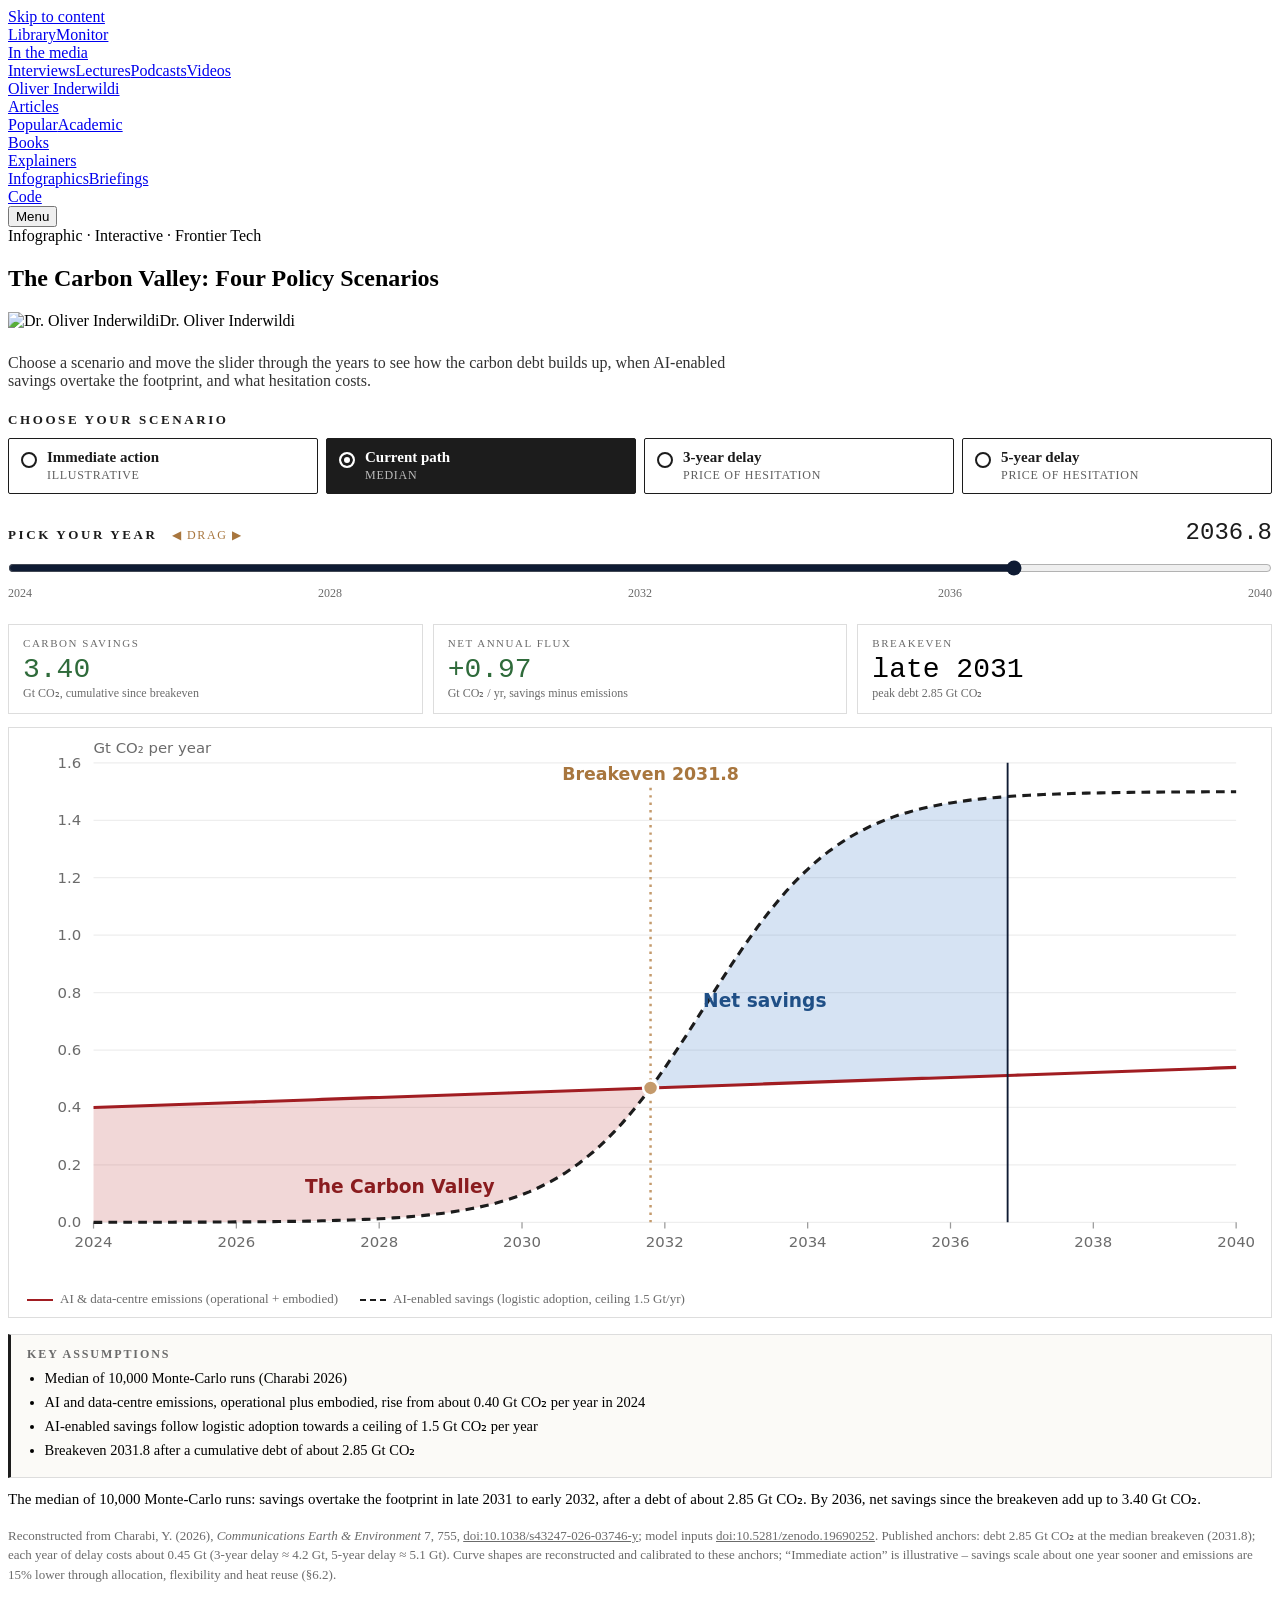
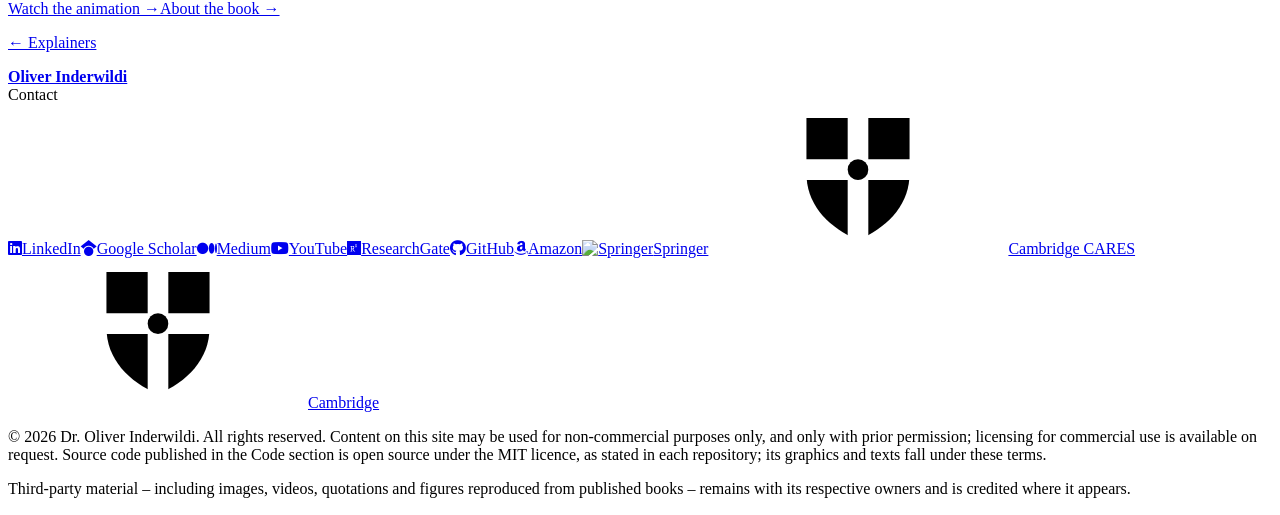
==== carbon-valley-interactive.html @ 4cf13ab3 "Add files via upload" ====
<!DOCTYPE html>
<html lang="en">
<head>
  <meta charset="UTF-8">
  <meta name="viewport" content="width=device-width, initial-scale=1">
  <title>The Carbon Valley: Four Policy Scenarios (Interactive) | Dr. Oliver Inderwildi</title>
  <meta name="description" content="The Carbon Valley, interactive: choose between four policy scenarios – immediate action, the current path, a 3-year and a 5-year delay – and see how the carbon debt of AI and data centres builds up and when savings overtake it.">
  <meta name="author" content="Oliver Inderwildi">
  <link rel="canonical" href="https://oliverinderwildi.github.io/Infographics/carbon-valley-interactive.html">
  <meta property="og:title" content="The Carbon Valley: Four Policy Scenarios">
  <meta property="og:description" content="The Carbon Valley, interactive: choose between four policy scenarios – immediate action, the current path, a 3-year and a 5-year delay – and see how the carbon debt of AI and data centres builds up and when savings overtake it.">
  <meta property="og:url" content="https://oliverinderwildi.github.io/Infographics/carbon-valley-interactive.html">
  <meta property="og:image" content="https://oliverinderwildi.github.io/Infographics/carbon-valley/carbon_valley_poster.jpg?v=20261108">
  <link rel="icon" href="/favicon.ico">
  <link rel="preload" href="../assets/fonts/PublicSans-latin.woff2" as="font" type="font/woff2" crossorigin>
  <link rel="stylesheet" href="https://cdnjs.cloudflare.com/ajax/libs/font-awesome/6.5.2/css/all.min.css">
  <link rel="stylesheet" href="../assets/css/heritage-tokens.css">
  <link rel="stylesheet" href="../assets/css/site.css?v=20261005a">
  <script async src="https://www.googletagmanager.com/gtag/js?id=G-MWNCQB0SMG"></script>
  <script>window.dataLayer=window.dataLayer||[];function gtag(){dataLayer.push(arguments);}gtag('js',new Date());gtag('config','G-TMZL17ZBR3');</script>
</head>
<body>
<svg width="0" height="0" style="position:absolute" aria-hidden="true"><symbol id="crest" viewBox="0 0 16 16"><clipPath id="crest-clip"><path d="M2.5 1.5h11v5.9c0 3.4-2.4 5.8-5.5 7.1-3.1-1.3-5.5-3.7-5.5-7.1z"/></clipPath><g clip-path="url(#crest-clip)"><path d="M0 0H6.9V5.9H0z M9.1 0H16V5.9H9.1z M0 8.1H6.9V16H0z M9.1 8.1H16V16H9.1z"/><circle cx="8" cy="7" r="1.1"/></g></symbol></svg>
<a class="skip" href="#main">Skip to content</a>
<nav class="nav" aria-label="Main">
  <div class="nav-in">
    <div class="nav-l"><a href="../Library/">Library</a><a href="../Monitor/">Monitor</a><div class="dd"><a href="../Media/">In the media</a><div class="dd-menu"><a href="../Media/#interviews">Interviews</a><a href="../Media/#lectures">Lectures</a><a href="../Media/#podcasts">Podcasts</a><a href="../Media/#videos">Videos</a></div></div></div>
    <a class="brand" href="../"><span class="sq"></span><span>Oliver Inderwildi</span><span class="ci"></span></a>
    <div class="nav-r"><div class="dd"><a href="../articles/">Articles</a><div class="dd-menu"><a href="../articles/">Popular</a><a href="../publications/">Academic</a></div></div><a href="../books/">Books</a><div class="dd"><a href="../Explainers/" aria-current="page">Explainers</a><div class="dd-menu"><a href="../Explainers/#infographics">Infographics</a><a href="../Explainers/#briefings">Briefings</a></div></div><a href="../code/">Code</a></div>
    <button class="burger" type="button" aria-expanded="false" aria-controls="mnav"><span></span><span></span><span></span><span class="sr">Menu</span></button>
  </div>
  <div class="mnav" id="mnav" hidden>
    <div class="mnav-col" style="color:var(--racing-green)"><a href="../Library/">Library</a><a href="../Monitor/">Monitor</a><a href="../Media/">In the media</a><div class="mnav-sub"><a href="../Media/#interviews">Interviews</a><a href="../Media/#lectures">Lectures</a><a href="../Media/#podcasts">Podcasts</a><a href="../Media/#videos">Videos</a></div></div>
    <div class="mnav-col" style="color:var(--oxford-blue)"><a href="../articles/">Articles</a><div class="mnav-sub"><a href="../articles/">Popular</a><a href="../publications/">Academic</a></div><a href="../books/">Books</a><a href="../Explainers/" aria-current="page">Explainers</a><div class="mnav-sub"><a href="../Explainers/#infographics">Infographics</a><a href="../Explainers/#briefings">Briefings</a></div><a href="../code/">Code</a></div>
  </div>
</nav>

<main id="main">
<article class="wrap inf-page">
  <header class="page-head">
    <span class="eyebrow">Infographic · Interactive · Frontier Tech</span>
    <h1 class="page-title">The Carbon Valley: Four Policy Scenarios</h1>
    <span class="by-oi"><img src="../assets/img/avatar.jpg" alt="Dr. Oliver Inderwildi" width="24" height="24">Dr. Oliver Inderwildi</span>
  </header>
  <section class="cvi" id="interactive" aria-labelledby="cvi-h">
  <div class="cvi-head"><p class="cvi-lead">Choose a scenario and move the slider through the years to see how the carbon debt builds up, when AI-enabled savings overtake the footprint, and what hesitation costs.</p></div>
  <p class="cvi-label" id="cvi-choose">Choose your scenario</p>
  <div class="cvi-tabs" role="radiogroup" aria-labelledby="cvi-choose" aria-label="Policy scenario">
    <button type="button" role="radio" class="cvi-tab" data-s="0" aria-checked="false"><i class="cvi-dot"></i><b>Immediate action</b><span>illustrative</span></button>
    <button type="button" role="radio" class="cvi-tab on" data-s="1" aria-checked="true"><i class="cvi-dot"></i><b>Current path</b><span>median</span></button>
    <button type="button" role="radio" class="cvi-tab" data-s="2" aria-checked="false"><i class="cvi-dot"></i><b>3-year delay</b><span>price of hesitation</span></button>
    <button type="button" role="radio" class="cvi-tab" data-s="3" aria-checked="false"><i class="cvi-dot"></i><b>5-year delay</b><span>price of hesitation</span></button>
  </div>
  <div class="cvi-slider">
    <div class="cvi-sl-head"><span class="cvi-label">Pick your year</span><span class="cvi-drag" aria-hidden="true">◀ drag ▶</span><output id="cvi-out">2033</output></div>
    <input type="range" id="cvi-range" min="2024" max="2040" step="0.1" value="2033" aria-label="Year">
    <div class="cvi-ticks" aria-hidden="true"><span>2024</span><span>2028</span><span>2032</span><span>2036</span><span>2040</span></div>
  </div>
  <div class="cvi-kpis">
    <div class="cvi-kpi"><span class="k" id="cvi-debt-k">Carbon debt</span><span class="v" id="cvi-debt">–</span><span class="u" id="cvi-debt-u">Gt CO₂, cumulative</span></div>
    <div class="cvi-kpi"><span class="k">Net annual flux</span><span class="v" id="cvi-flux">–</span><span class="u">Gt CO₂ / yr, savings minus emissions</span></div>
    <div class="cvi-kpi"><span class="k">Breakeven</span><span class="v" id="cvi-be">–</span><span class="u" id="cvi-peak">peak debt –</span></div>
  </div>
  <div class="cvi-chart">
    <svg id="cvi-svg" viewBox="0 0 1000 440" role="img" aria-label="Chart: annual emissions of AI and data centres against AI-enabled savings, 2024 to 2040, for the selected scenario">
      <g id="cvi-grid"></g>
      <path id="cvi-debtfill" fill="rgba(178,34,34,.18)"/>
      <path id="cvi-savefill" fill="rgba(70,130,200,.22)"/>
      <path id="cvi-base-s" fill="none" stroke="#9aa3ad" stroke-width="1.5" stroke-dasharray="3 4"/>
      <path id="cvi-e" fill="none" stroke="#a11d22" stroke-width="2.5"/>
      <path id="cvi-s" fill="none" stroke="#1c1c1c" stroke-width="2.5" stroke-dasharray="7 5"/>
      <line id="cvi-yr" y1="20" y2="390" stroke="#0f1b33" stroke-width="1.5"/>
      <g id="cvi-bem"><line id="cvi-bel" y1="40" y2="390" stroke="#c49a6c" stroke-width="2" stroke-dasharray="2 4"/><circle id="cvi-bec" r="6" fill="#c49a6c" stroke="#fff" stroke-width="2"/><text id="cvi-bet" y="34" text-anchor="middle" class="cvi-lbl gold"></text></g>
      <text id="cvi-vl" class="cvi-lbl red" text-anchor="middle">The Carbon Valley</text>
      <text id="cvi-ns" class="cvi-lbl blue" text-anchor="middle">Net savings</text>
    </svg>
    <div class="cvi-legend"><span><i class="ln red"></i>AI &amp; data-centre emissions (operational + embodied)</span><span><i class="ln dash"></i>AI-enabled savings (logistic adoption, ceiling 1.5 Gt/yr)</span><span class="cvi-legbase"><i class="ln grey"></i>Savings on the current path, for comparison</span></div>
  </div>
  <div class="cvi-assume" id="cvi-assume" aria-live="polite"></div>
  <p class="cvi-note" id="cvi-note"></p>
  <p class="cvi-src">Reconstructed from Charabi, Y. (2026), <em>Communications Earth &amp; Environment</em> 7, 755, <a href="https://doi.org/10.1038/s43247-026-03746-y" rel="noopener" target="_blank">doi:10.1038/s43247-026-03746-y</a>; model inputs <a href="https://doi.org/10.5281/zenodo.19690252" rel="noopener" target="_blank">doi:10.5281/zenodo.19690252</a>. Published anchors: debt 2.85 Gt CO₂ at the median breakeven (2031.8); each year of delay costs about 0.45 Gt (3-year delay ≈ 4.2 Gt, 5-year delay ≈ 5.1 Gt). Curve shapes are reconstructed and calibrated to these anchors; “Immediate action” is illustrative – savings scale about one year sooner and emissions are 15% lower through allocation, flexibility and heat reuse (§6.2).</p>
</section>
<style>
.cvi{margin:1.5rem 0 1rem}
.cvi-head h2{font-weight:500;font-size:clamp(24px,2.8vw,32px);letter-spacing:-.02em;margin:.3rem 0 .6rem}
.cvi-lead{max-width:720px;color:var(--body,#333);margin:0 0 1.4rem}
.cvi-tabs{display:grid;grid-template-columns:repeat(4,1fr);gap:8px;margin-bottom:1.6rem}
.cvi-tab{font:inherit;text-align:left;cursor:pointer;background:#fff;border:1.5px solid var(--ink,#1c1c1c);border-radius:2px;padding:10px 12px;display:flex;flex-direction:column;gap:2px;color:var(--ink,#1c1c1c);transition:background .2s,color .2s}
.cvi-tab b{font-weight:600;font-size:15px}.cvi-tab span{font-size:12px;letter-spacing:.06em;text-transform:uppercase;opacity:.7}
.cvi-tab:hover{background:#f3f1ec}.cvi-tab.on{background:var(--ink,#1c1c1c);color:#fff}
.cvi-kpis{display:grid;grid-template-columns:repeat(3,1fr);gap:10px;margin-bottom:.8rem}
.cvi-kpi{border:1px solid var(--rule,#ddd);background:#fff;padding:12px 14px;display:flex;flex-direction:column}
.cvi-kpi .k{font-size:11px;letter-spacing:.14em;text-transform:uppercase;color:var(--muted,#6b6b6b)}
.cvi-kpi .v{font-family:ui-monospace,SFMono-Regular,Menlo,monospace;font-size:28px;line-height:1.2;margin-top:4px}
.cvi-kpi .u{font-size:12px;color:var(--muted,#6b6b6b)}
.cvi-kpi .v.neg{color:#a11d22}.cvi-kpi .v.pos{color:#2f6b3b}
.cvi-chart{background:#fff;border:1px solid var(--rule,#ddd);padding:10px 10px 6px}
.cvi-chart svg{display:block;width:100%;height:auto}
.cvi-lbl{font:600 15px var(--font-body,system-ui,sans-serif)}.cvi-lbl.red{fill:#8a1c1f}.cvi-lbl.blue{fill:#1f4f86}.cvi-lbl.gold{fill:#a8763e;font-size:14px}
.cvi-ax{font:12px var(--font-body,system-ui,sans-serif);fill:#6b6b6b}
.cvi-legend{display:flex;flex-wrap:wrap;gap:6px 22px;font-size:13px;color:var(--muted,#6b6b6b);padding:6px 8px 4px}
.cvi-legend i.ln{display:inline-block;width:26px;height:0;border-top:2.5px solid #a11d22;vertical-align:middle;margin-right:7px}
.cvi-legend i.dash{border-top:2.5px dashed #1c1c1c}.cvi-legend i.grey{border-top:2px dotted #9aa3ad}
.cvi-slider label{font-size:14px;letter-spacing:.06em;text-transform:uppercase;color:var(--muted,#6b6b6b)}
.cvi-slider output{font-family:ui-monospace,Menlo,monospace;font-size:20px;color:var(--ink,#1c1c1c);margin-left:8px;letter-spacing:0}
.cvi-slider input{width:100%;accent-color:#0f1b33;margin:8px 0 2px}
.cvi-label{display:block;font-size:13px;font-weight:700;letter-spacing:.2em;text-transform:uppercase;color:var(--ink,#1c1c1c);margin:0 0 .6rem}
.cvi-tab{position:relative;padding-left:38px}
.cvi-dot{position:absolute;left:12px;top:13px;width:16px;height:16px;border-radius:50%;border:2px solid currentColor;box-sizing:border-box}
.cvi-tab.on .cvi-dot{background:#fff;box-shadow:inset 0 0 0 3px var(--ink,#1c1c1c)}
.cvi-tab:not(.on):hover{transform:translateY(-2px);box-shadow:0 4px 12px rgba(0,0,0,.08)}
.cvi-tabs.cvi-hint .cvi-tab:not(.on){animation:cviPulse 1.2s ease 2}
@keyframes cviPulse{50%{background:#efe9dd}}
.cvi-assume{border:1px solid var(--rule,#ddd);border-left:3px solid var(--ink,#1c1c1c);background:#fbfaf7;padding:12px 16px;margin:1rem 0 .4rem}
.cvi-assume h4{margin:0 0 .4rem;font-size:12px;letter-spacing:.16em;text-transform:uppercase;color:var(--muted,#6b6b6b);font-weight:600}
.cvi-assume ul{margin:0;padding-left:1.1rem;font-size:14.5px;line-height:1.5}
.cvi-assume li{margin:.15rem 0}
.cvi-slider{margin:0 0 1.4rem}
.cvi-sl-head{display:flex;align-items:baseline;gap:14px}
.cvi-sl-head .cvi-label{margin:0}
.cvi-drag{font-size:12px;letter-spacing:.14em;text-transform:uppercase;color:#a8763e;transition:opacity .4s}
.cvi-slider.used .cvi-drag{opacity:0}
.cvi-slider output{margin-left:auto;font-size:24px}
.cvi-slider input{height:28px;cursor:pointer}
.cvi-ticks{display:flex;justify-content:space-between;font-size:12px;color:var(--muted,#6b6b6b)}
.cvi-note{font-size:15px;margin:.8rem 0;min-height:1.5em}
.cvi-src{font-size:13px;color:var(--muted,#6b6b6b);line-height:1.5}
.cvi-src a{color:inherit}
@media (max-width:760px){.cvi-tabs{grid-template-columns:1fr 1fr}.cvi-tab{padding-left:34px}.cvi-dot{left:10px}.cvi-assume ul{font-size:13.5px}.cvi-kpis{gap:6px}.cvi-kpi{padding:8px}.cvi-kpi .k{font-size:9px;letter-spacing:.08em}.cvi-kpi .v{font-size:17px}.cvi-kpi .u{font-size:10px}.cvi-ax{font-size:20px}.cvi-lbl{font-size:22px}}
</style>
<script>
(function(){
var E0=0.40,SL=(0.468-0.40)/7.8,K=1.0477535,T0=2031.8+Math.log(0.688/0.312)/K;
var SC=[{d:-1,m:0.85,n:'Illustrative: immediate action on the four levers – allocation, flexibility and heat reuse, compute as R&D, monitoring and reversibility – brings savings forward and trims the footprint.'},
        {d:0,m:1,n:'The median of 10,000 Monte-Carlo runs: savings overtake the footprint in late 2031 to early 2032, after a debt of about 2.85 Gt CO₂.'},
        {d:2.8095,m:1,n:'Each year of hesitation adds about 0.45 Gt: a three-year delay deepens the valley to about 4.2 Gt CO₂.'},
        {d:4.6054,m:1,n:'A five-year delay deepens the valley to about 5.1 Gt CO₂ and pushes the breakeven towards the late 2030s.'}];
var X0=2024,X1=2040,Y1=1.6,L=60,R=980,T=20,B=390;
function x(t){return L+(t-X0)/(X1-X0)*(R-L)} function y(v){return B-v/Y1*(B-T)}
function E(t,s){return s.m*(E0+SL*(t-2024))} function S(t,s){return 1.5/(1+Math.exp(-K*(t-T0-s.d)))}
function be(s){var a=2024.01,b=2060;for(var i=0;i<60;i++){var c=(a+b)/2;if(S(c,s)-E(c,s)>0)b=c;else a=c}return (a+b)/2}
function integ(s,a,b){if(b<=a)return 0;var n=400,h=(b-a)/n,sum=0;for(var i=0;i<=n;i++){var t=a+i*h,f=E(t,s)-S(t,s);sum+=(i==0||i==n?.5:1)*f}return sum*h}
function path(f){var d='';for(var t=X0;t<=X1+1e-9;t+=0.1){d+=(d?'L':'M')+x(t).toFixed(1)+','+y(Math.max(0,Math.min(Y1,f(t)))).toFixed(1)}return d}
function area(f,g,a,b){if(b<=a)return '';var d='',t;for(t=a;t<=b+1e-9;t+=0.05)d+=(d?'L':'M')+x(t).toFixed(1)+','+y(Math.min(Y1,f(t))).toFixed(1);for(t=b;t>=a-1e-9;t-=0.05)d+='L'+x(t).toFixed(1)+','+y(Math.min(Y1,g(t))).toFixed(1);return d+'Z'}
var g=document.getElementById('cvi-grid'),ns='http://www.w3.org/2000/svg',h='';
for(var v=0;v<=1.6001;v+=0.2){h+='<line x1="'+L+'" x2="'+R+'" y1="'+y(v)+'" y2="'+y(v)+'" stroke="#eee"/><text class="cvi-ax" x="'+(L-10)+'" y="'+(y(v)+4)+'" text-anchor="end">'+v.toFixed(1)+'</text>'}
for(var yr=2024;yr<=2040;yr+=2){h+='<text class="cvi-ax" x="'+x(yr)+'" y="'+(B+20)+'" text-anchor="middle">'+yr+'</text><line x1="'+x(yr)+'" x2="'+x(yr)+'" y1="'+B+'" y2="'+(B+5)+'" stroke="#999"/>'}
h+='<text class="cvi-ax" x="'+L+'" y="12">Gt CO₂ per year</text>';g.innerHTML=h;
var $=function(i){return document.getElementById(i)},cur={d:0,m:1},idx=1,anim=null;
function fmt(t){var yv=Math.floor(t),f=t-yv;return f<0.25?'early '+yv:f<0.5?'mid '+yv:f<0.75?'mid–late '+yv:'late '+yv}
function draw(){var s=cur,Y=+$('cvi-range').value,b=be(s);
 $('cvi-out').textContent=Y.toFixed(1).replace('.0','');
 $('cvi-e').setAttribute('d',path(function(t){return E(t,s)}));
 $('cvi-s').setAttribute('d',path(function(t){return S(t,s)}));
 $('cvi-base-s').setAttribute('d',idx==1?'':path(function(t){return S(t,SC[1])}));
 document.querySelector('.cvi-legbase').style.display=idx==1?'none':'';
 var up=Math.min(Y,b);
 $('cvi-debtfill').setAttribute('d',area(function(t){return E(t,s)},function(t){return S(t,s)},X0,up));
 $('cvi-savefill').setAttribute('d',Y>b?area(function(t){return S(t,s)},function(t){return E(t,s)},b,Math.min(Y,X1)):'');
 $('cvi-yr').setAttribute('x1',x(Y));$('cvi-yr').setAttribute('x2',x(Y));
 var bx=x(b),by=y(E(b,s)),show=b<=X1;$('cvi-bem').style.display=show?'':'none';
 $('cvi-bel').setAttribute('x1',bx);$('cvi-bel').setAttribute('x2',bx);$('cvi-bec').setAttribute('cx',bx);$('cvi-bec').setAttribute('cy',by);
 $('cvi-bet').setAttribute('x',Math.min(R-70,Math.max(L+70,bx)));$('cvi-bet').textContent='Breakeven '+b.toFixed(1);
 var mid=X0+(b-X0)*0.55;$('cvi-vl').setAttribute('x',x(mid));$('cvi-vl').setAttribute('y',y((E(mid,s)+S(mid,s))/2*0.55)+5);
 $('cvi-vl').style.opacity=Y>X0+1?1:0;
 var nx=b+1.6;$('cvi-ns').setAttribute('x',x(nx));$('cvi-ns').setAttribute('y',y((E(nx,s)+S(nx,s))/2)+5);$('cvi-ns').style.opacity=(Y>b+1&&nx<X1)?1:0;
 var peak=integ(s,X0,b),debt=Y<b?integ(s,X0,Y):peak,flux=S(Y,s)-E(Y,s);
 var dv=$('cvi-debt');if(Y<=b){dv.textContent=debt.toFixed(2);dv.className='v neg';$('cvi-debt-k').textContent='Carbon debt';$('cvi-debt-u').textContent='Gt CO₂, cumulative'}
 else{var sv=-integ(s,b,Y);dv.textContent=sv.toFixed(2);dv.className='v pos';$('cvi-debt-k').textContent='Carbon savings';$('cvi-debt-u').textContent='Gt CO₂, cumulative since breakeven'}
 var f=$('cvi-flux');var fz=Math.abs(flux)<0.005;f.textContent=fz?'0.00':(flux>0?'+':'')+flux.toFixed(2);f.className='v '+(fz?'':flux>0?'pos':'neg');
 $('cvi-be').textContent=fmt(b);$('cvi-peak').textContent='peak debt '+peak.toFixed(2)+' Gt CO₂';
 var note=SC[idx].n;if(Y>b+0.05){var rep=-integ(s,b,Y);note+=' By '+Math.floor(Y)+', net savings since the breakeven add up to '+rep.toFixed(2)+' Gt CO₂.'}
 $('cvi-note').textContent=note;}
var AS=[['Illustrative – not a published model run','AI-enabled savings scale about one year sooner than on the current path','Footprint about 15% lower through allocation, flexibility and heat reuse (§6.2)','Same savings ceiling of 1.5 Gt CO₂ per year'],
 ['Median of 10,000 Monte-Carlo runs (Charabi 2026)','AI and data-centre emissions, operational plus embodied, rise from about 0.40 Gt CO₂ per year in 2024','AI-enabled savings follow logistic adoption towards a ceiling of 1.5 Gt CO₂ per year','Breakeven 2031.8 after a cumulative debt of about 2.85 Gt CO₂'],
 ['Same footprint as the current path','AI-enabled savings are deployed about three years later','Each year of hesitation adds about 0.45 Gt CO₂ to the debt','Calibrated to the published debt of about 4.2 Gt CO₂'],
 ['Same footprint as the current path','AI-enabled savings are deployed about five years later','Each year of hesitation adds about 0.45 Gt CO₂ to the debt','Calibrated to the published debt of about 5.1 Gt CO₂']];
function assume(i){$('cvi-assume').innerHTML='<h4>Key assumptions</h4><ul>'+AS[i].map(function(t){return '<li>'+t+'</li>'}).join('')+'</ul>'}
function go(i){idx=i;assume(i);var from={d:cur.d,m:cur.m},to=SC[i],t0=performance.now(),D=reduce?0:600;
 document.querySelectorAll('.cvi-tab').forEach(function(b){var on=+b.dataset.s===i;b.classList.toggle('on',on);b.setAttribute('aria-checked',on)});
 if(anim)cancelAnimationFrame(anim);
 (function step(n){var p=D?Math.min(1,(n-t0)/D):1,e=p<.5?2*p*p:1-Math.pow(-2*p+2,2)/2;cur={d:from.d+(to.d-from.d)*e,m:from.m+(to.m-from.m)*e};draw();if(p<1)anim=requestAnimationFrame(step)})(t0);}
var reduce=matchMedia('(prefers-reduced-motion: reduce)').matches;
document.querySelectorAll('.cvi-tab').forEach(function(b){b.addEventListener('click',function(){go(+b.dataset.s)})});
$('cvi-range').addEventListener('input',draw);assume(1);draw();
var rg=$('cvi-range'),sl=document.querySelector('.cvi-slider'),touched=false,hintRaf=null;
function stopHint(){touched=true;sl.classList.add('used');if(hintRaf)cancelAnimationFrame(hintRaf)}
rg.addEventListener('pointerdown',stopHint);rg.addEventListener('keydown',stopHint);rg.addEventListener('input',function(){sl.classList.add('used')});
document.querySelector('.cvi-tabs').addEventListener('click',function(){this.classList.remove('cvi-hint')});
function demo(){if(reduce||touched)return;document.querySelector('.cvi-tabs').classList.add('cvi-hint');
 var keys=[[0,2033],[1100,2037],[2700,2029],[3700,2033]],t0=performance.now();
 (function st(n){if(touched)return;var t=n-t0,k=1;while(k<keys.length-1&&t>keys[k][0])k++;var a=keys[k-1],b=keys[k],p=Math.max(0,Math.min(1,(t-a[0])/(b[0]-a[0]))),e=p<.5?2*p*p:1-Math.pow(-2*p+2,2)/2;
  rg.value=(a[1]+(b[1]-a[1])*e).toFixed(1);draw();if(t<keys[keys.length-1][0])hintRaf=requestAnimationFrame(st);else{rg.value=2033;draw()}})(t0);}
if('IntersectionObserver' in window){var io=new IntersectionObserver(function(es){if(es[0].isIntersecting){io.disconnect();setTimeout(demo,600)}},{threshold:.6});io.observe(sl)}else setTimeout(demo,800);

})();
</script>

  <div class="pub-btns inf-links"><a class="btn btn-solid" href="carbon-valley.html">Watch the animation →</a><a class="btn" href="../SpringerNaturePoweringDigit/">About the book →</a></div>
  <p class="a-back"><a href="../Explainers/#infographics">← Explainers</a></p>
</article>
</main>
<footer class="foot" id="contact">
  <div class="foot-in">
    <div class="foot-about">
      <strong><a class="foot-name" href="../Resume/">Oliver Inderwildi</a></strong>
    </div>
    <div class="foot-contact">
      <span class="foot-label">Contact</span>
      <div class="foot-links"><a href="https://www.linkedin.com/in/oliverinderwildi/" rel="me"><i class="fa-brands fa-linkedin"></i><span>LinkedIn</span></a><a href="https://scholar.google.com/citations?user=qS2dYUAAAAAJ&hl=en" rel="me"><i class="fa-brands fa-google-scholar"></i><span>Google Scholar</span></a><a href="https://medium.com/@oliverinderwildi" rel="me"><i class="fa-brands fa-medium"></i><span>Medium</span></a><a href="https://www.youtube.com/@oliverinderwildi" rel="me"><i class="fa-brands fa-youtube"></i><span>YouTube</span></a><a href="https://www.researchgate.net/profile/Oliver-Inderwildi" rel="me"><i class="fa-brands fa-researchgate"></i><span>ResearchGate</span></a><a href="https://github.com/oliverinderwildi" rel="me"><i class="fa-brands fa-github"></i><span>GitHub</span></a><a href="https://www.amazon.com/stores/author/B009EV4QCO/allbooks" rel="me"><i class="fa-brands fa-amazon"></i><span>Amazon</span></a><a href="https://link.springer.com/search?query=inderwildi" rel="me"><img src="../assets/img/logo-springer-knight.png" alt="Springer" width="15" height="15"><span>Springer</span></a><a href="https://www.cares.cam.ac.uk/" rel="me"><svg class="crest" aria-hidden="true"><use href="#crest"/></svg><span>Cambridge CARES</span></a><a href="https://www.cam.ac.uk/taxonomy/people/oliver-inderwildi" rel="me"><svg class="crest" aria-hidden="true"><use href="#crest"/></svg><span>Cambridge</span></a></div>
    </div>
  </div>
  <div class="foot-legal"><p>© 2026 Dr. Oliver Inderwildi. All rights reserved. Content on this site may be used for non-commercial purposes only, and only with prior permission; licensing for commercial use is available on request. Source code published in the Code section is open source under the MIT licence, as stated in each repository; its graphics and texts fall under these terms.</p><p>Third-party material – including images, videos, quotations and figures reproduced from published books – remains with its respective owners and is credited where it appears.</p></div>
</footer>
<script src="../assets/js/site.js?v=20261005a"></script>
</body>
</html>
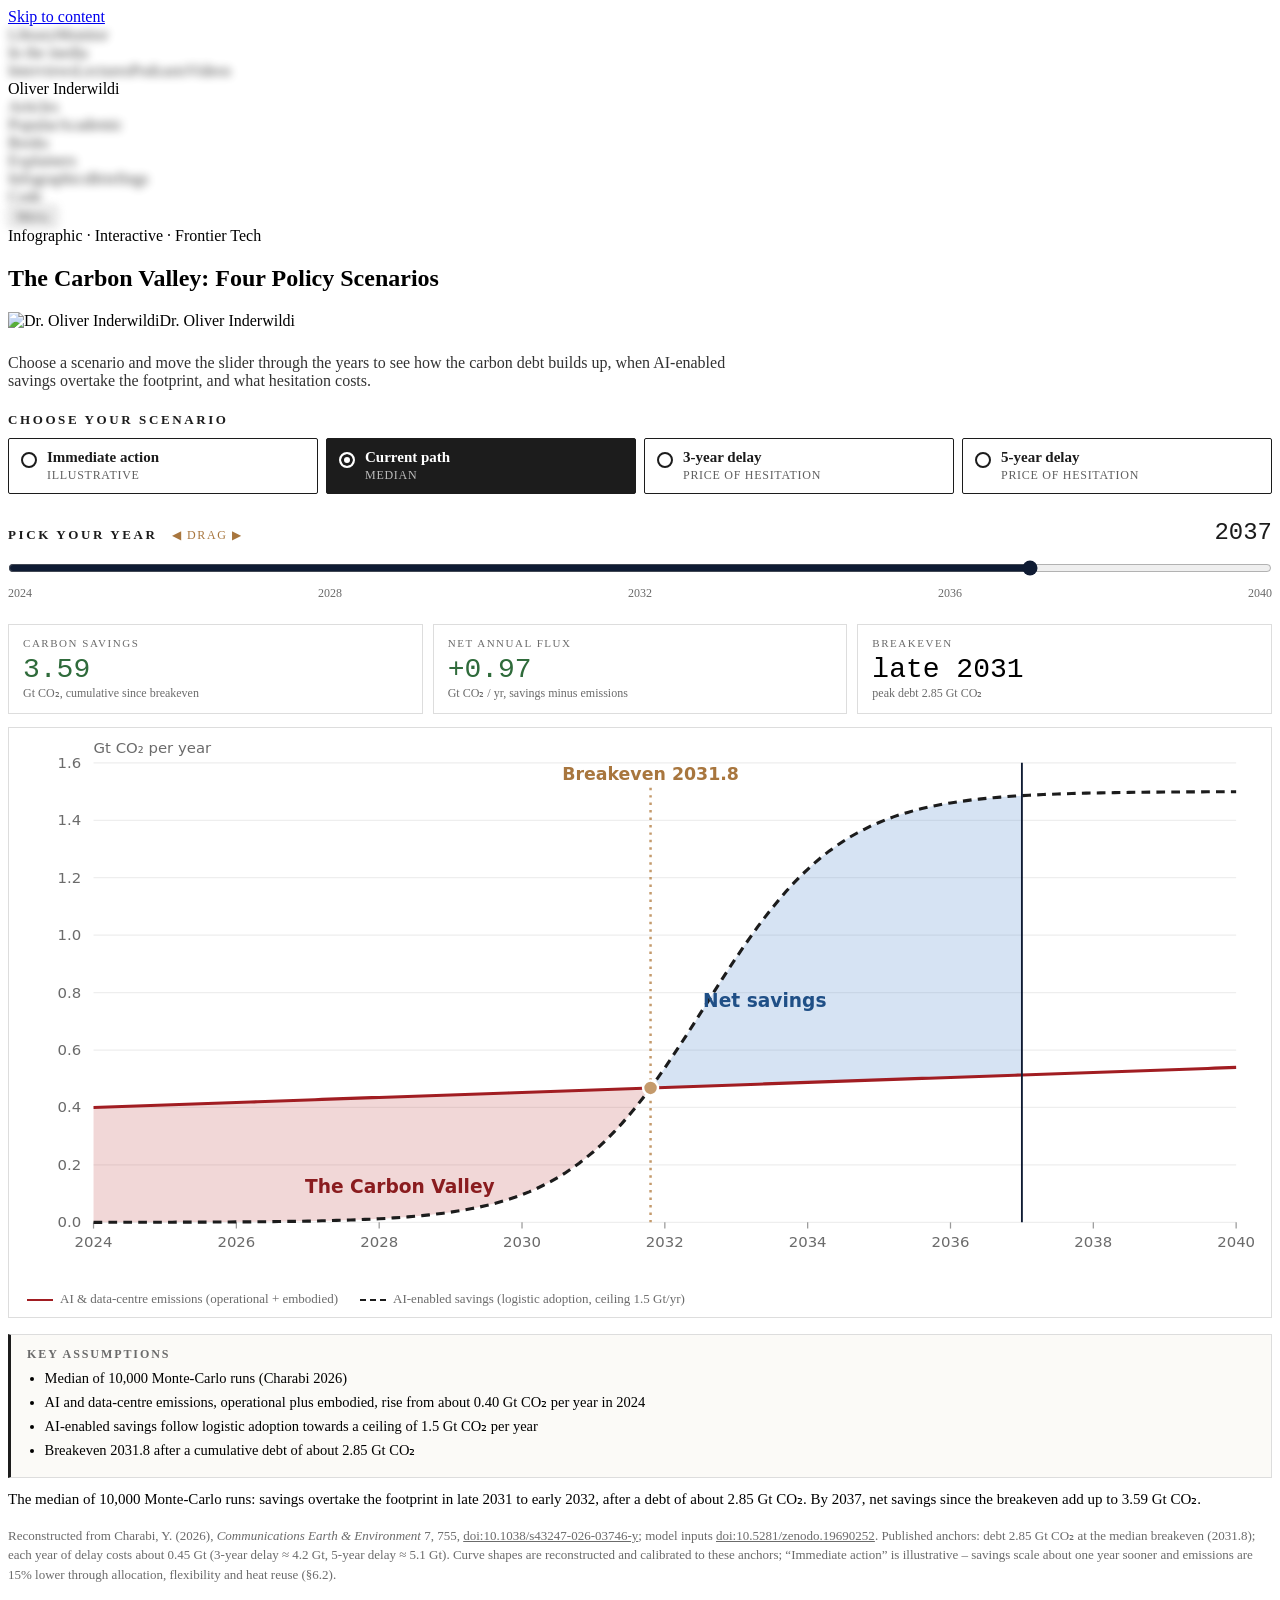
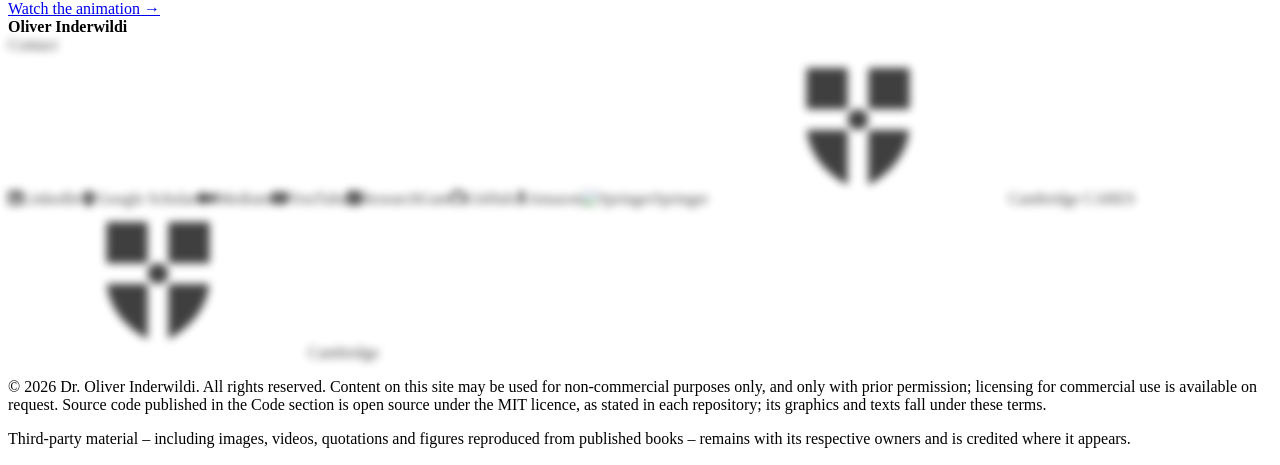
==== commit 9fffe15a: "Add files via upload" ====
--- a/carbon-valley-interactive.html
+++ b/carbon-valley-interactive.html
@@ -12,26 +12,26 @@
   <meta property="og:url" content="https://oliverinderwildi.github.io/Infographics/carbon-valley-interactive.html">
   <meta property="og:image" content="https://oliverinderwildi.github.io/Infographics/carbon-valley/carbon_valley_poster.jpg?v=20261108">
   <link rel="icon" href="/favicon.ico">
-  <link rel="preload" href="../assets/fonts/PublicSans-latin.woff2" as="font" type="font/woff2" crossorigin>
+  <link rel="preload" href="carbon-valley/site/fonts/PublicSans-latin.woff2" as="font" type="font/woff2" crossorigin>
   <link rel="stylesheet" href="https://cdnjs.cloudflare.com/ajax/libs/font-awesome/6.5.2/css/all.min.css">
-  <link rel="stylesheet" href="../assets/css/heritage-tokens.css">
-  <link rel="stylesheet" href="../assets/css/site.css?v=20261005a">
-  <script async src="https://www.googletagmanager.com/gtag/js?id=G-MWNCQB0SMG"></script>
-  <script>window.dataLayer=window.dataLayer||[];function gtag(){dataLayer.push(arguments);}gtag('js',new Date());gtag('config','G-TMZL17ZBR3');</script>
+  <link rel="stylesheet" href="carbon-valley/site/css/heritage-tokens.css">
+  <link rel="stylesheet" href="carbon-valley/site/css/site.css?v=20261108">
+<style>
+/* pre-launch: navigation blurred until the companion site goes live */
+.nav-l,.nav-r,.foot-contact,.burger{filter:blur(4px);pointer-events:none;user-select:none;opacity:.75}
+.brand,.foot-name{pointer-events:none;cursor:default}
+@media (max-width:900px){.burger{display:none!important}}
+</style>
 </head>
 <body>
 <svg width="0" height="0" style="position:absolute" aria-hidden="true"><symbol id="crest" viewBox="0 0 16 16"><clipPath id="crest-clip"><path d="M2.5 1.5h11v5.9c0 3.4-2.4 5.8-5.5 7.1-3.1-1.3-5.5-3.7-5.5-7.1z"/></clipPath><g clip-path="url(#crest-clip)"><path d="M0 0H6.9V5.9H0z M9.1 0H16V5.9H9.1z M0 8.1H6.9V16H0z M9.1 8.1H16V16H9.1z"/><circle cx="8" cy="7" r="1.1"/></g></symbol></svg>
 <a class="skip" href="#main">Skip to content</a>
 <nav class="nav" aria-label="Main">
   <div class="nav-in">
-    <div class="nav-l"><a href="../Library/">Library</a><a href="../Monitor/">Monitor</a><div class="dd"><a href="../Media/">In the media</a><div class="dd-menu"><a href="../Media/#interviews">Interviews</a><a href="../Media/#lectures">Lectures</a><a href="../Media/#podcasts">Podcasts</a><a href="../Media/#videos">Videos</a></div></div></div>
-    <a class="brand" href="../"><span class="sq"></span><span>Oliver Inderwildi</span><span class="ci"></span></a>
-    <div class="nav-r"><div class="dd"><a href="../articles/">Articles</a><div class="dd-menu"><a href="../articles/">Popular</a><a href="../publications/">Academic</a></div></div><a href="../books/">Books</a><div class="dd"><a href="../Explainers/" aria-current="page">Explainers</a><div class="dd-menu"><a href="../Explainers/#infographics">Infographics</a><a href="../Explainers/#briefings">Briefings</a></div></div><a href="../code/">Code</a></div>
+    <div class="nav-l"><span >Library</span><span >Monitor</span><div class="dd"><span >In the media</span><div class="dd-menu"><span >Interviews</span><span >Lectures</span><span >Podcasts</span><span >Videos</span></div></div></div>
+    <span class="brand"><span class="sq"></span><span>Oliver Inderwildi</span><span class="ci"></span></span>
+    <div class="nav-r"><div class="dd"><span >Articles</span><div class="dd-menu"><span >Popular</span><span >Academic</span></div></div><span >Books</span><div class="dd"><span  aria-current="page">Explainers</span><div class="dd-menu"><span >Infographics</span><span >Briefings</span></div></div><span >Code</span></div>
     <button class="burger" type="button" aria-expanded="false" aria-controls="mnav"><span></span><span></span><span></span><span class="sr">Menu</span></button>
-  </div>
-  <div class="mnav" id="mnav" hidden>
-    <div class="mnav-col" style="color:var(--racing-green)"><a href="../Library/">Library</a><a href="../Monitor/">Monitor</a><a href="../Media/">In the media</a><div class="mnav-sub"><a href="../Media/#interviews">Interviews</a><a href="../Media/#lectures">Lectures</a><a href="../Media/#podcasts">Podcasts</a><a href="../Media/#videos">Videos</a></div></div>
-    <div class="mnav-col" style="color:var(--oxford-blue)"><a href="../articles/">Articles</a><div class="mnav-sub"><a href="../articles/">Popular</a><a href="../publications/">Academic</a></div><a href="../books/">Books</a><a href="../Explainers/" aria-current="page">Explainers</a><div class="mnav-sub"><a href="../Explainers/#infographics">Infographics</a><a href="../Explainers/#briefings">Briefings</a></div><a href="../code/">Code</a></div>
   </div>
 </nav>
 
@@ -40,7 +40,7 @@
   <header class="page-head">
     <span class="eyebrow">Infographic · Interactive · Frontier Tech</span>
     <h1 class="page-title">The Carbon Valley: Four Policy Scenarios</h1>
-    <span class="by-oi"><img src="../assets/img/avatar.jpg" alt="Dr. Oliver Inderwildi" width="24" height="24">Dr. Oliver Inderwildi</span>
+    <span class="by-oi"><img src="carbon-valley/site/img/avatar.jpg" alt="Dr. Oliver Inderwildi" width="24" height="24">Dr. Oliver Inderwildi</span>
   </header>
   <section class="cvi" id="interactive" aria-labelledby="cvi-h">
   <div class="cvi-head"><p class="cvi-lead">Choose a scenario and move the slider through the years to see how the carbon debt builds up, when AI-enabled savings overtake the footprint, and what hesitation costs.</p></div>
@@ -196,22 +196,20 @@
 })();
 </script>
 
-  <div class="pub-btns inf-links"><a class="btn btn-solid" href="carbon-valley.html">Watch the animation →</a><a class="btn" href="../SpringerNaturePoweringDigit/">About the book →</a></div>
-  <p class="a-back"><a href="../Explainers/#infographics">← Explainers</a></p>
+  <div class="pub-btns inf-links"><a class="btn btn-solid" href="carbon-valley.html">Watch the animation →</a></div>
 </article>
 </main>
 <footer class="foot" id="contact">
   <div class="foot-in">
     <div class="foot-about">
-      <strong><a class="foot-name" href="../Resume/">Oliver Inderwildi</a></strong>
+      <strong><span class="foot-name" >Oliver Inderwildi</span></strong>
     </div>
     <div class="foot-contact">
       <span class="foot-label">Contact</span>
-      <div class="foot-links"><a href="https://www.linkedin.com/in/oliverinderwildi/" rel="me"><i class="fa-brands fa-linkedin"></i><span>LinkedIn</span></a><a href="https://scholar.google.com/citations?user=qS2dYUAAAAAJ&hl=en" rel="me"><i class="fa-brands fa-google-scholar"></i><span>Google Scholar</span></a><a href="https://medium.com/@oliverinderwildi" rel="me"><i class="fa-brands fa-medium"></i><span>Medium</span></a><a href="https://www.youtube.com/@oliverinderwildi" rel="me"><i class="fa-brands fa-youtube"></i><span>YouTube</span></a><a href="https://www.researchgate.net/profile/Oliver-Inderwildi" rel="me"><i class="fa-brands fa-researchgate"></i><span>ResearchGate</span></a><a href="https://github.com/oliverinderwildi" rel="me"><i class="fa-brands fa-github"></i><span>GitHub</span></a><a href="https://www.amazon.com/stores/author/B009EV4QCO/allbooks" rel="me"><i class="fa-brands fa-amazon"></i><span>Amazon</span></a><a href="https://link.springer.com/search?query=inderwildi" rel="me"><img src="../assets/img/logo-springer-knight.png" alt="Springer" width="15" height="15"><span>Springer</span></a><a href="https://www.cares.cam.ac.uk/" rel="me"><svg class="crest" aria-hidden="true"><use href="#crest"/></svg><span>Cambridge CARES</span></a><a href="https://www.cam.ac.uk/taxonomy/people/oliver-inderwildi" rel="me"><svg class="crest" aria-hidden="true"><use href="#crest"/></svg><span>Cambridge</span></a></div>
+      <div class="foot-links"><span  rel="me"><i class="fa-brands fa-linkedin"></i><span>LinkedIn</span></span><span  rel="me"><i class="fa-brands fa-google-scholar"></i><span>Google Scholar</span></span><span  rel="me"><i class="fa-brands fa-medium"></i><span>Medium</span></span><span  rel="me"><i class="fa-brands fa-youtube"></i><span>YouTube</span></span><span  rel="me"><i class="fa-brands fa-researchgate"></i><span>ResearchGate</span></span><span  rel="me"><i class="fa-brands fa-github"></i><span>GitHub</span></span><span  rel="me"><i class="fa-brands fa-amazon"></i><span>Amazon</span></span><span  rel="me"><img src="carbon-valley/site/img/logo-springer-knight.png" alt="Springer" width="15" height="15"><span>Springer</span></span><span  rel="me"><svg class="crest" aria-hidden="true"><use href="#crest"/></svg><span>Cambridge CARES</span></span><span  rel="me"><svg class="crest" aria-hidden="true"><use href="#crest"/></svg><span>Cambridge</span></span></div>
     </div>
   </div>
   <div class="foot-legal"><p>© 2026 Dr. Oliver Inderwildi. All rights reserved. Content on this site may be used for non-commercial purposes only, and only with prior permission; licensing for commercial use is available on request. Source code published in the Code section is open source under the MIT licence, as stated in each repository; its graphics and texts fall under these terms.</p><p>Third-party material – including images, videos, quotations and figures reproduced from published books – remains with its respective owners and is credited where it appears.</p></div>
 </footer>
-<script src="../assets/js/site.js?v=20261005a"></script>
 </body>
 </html>
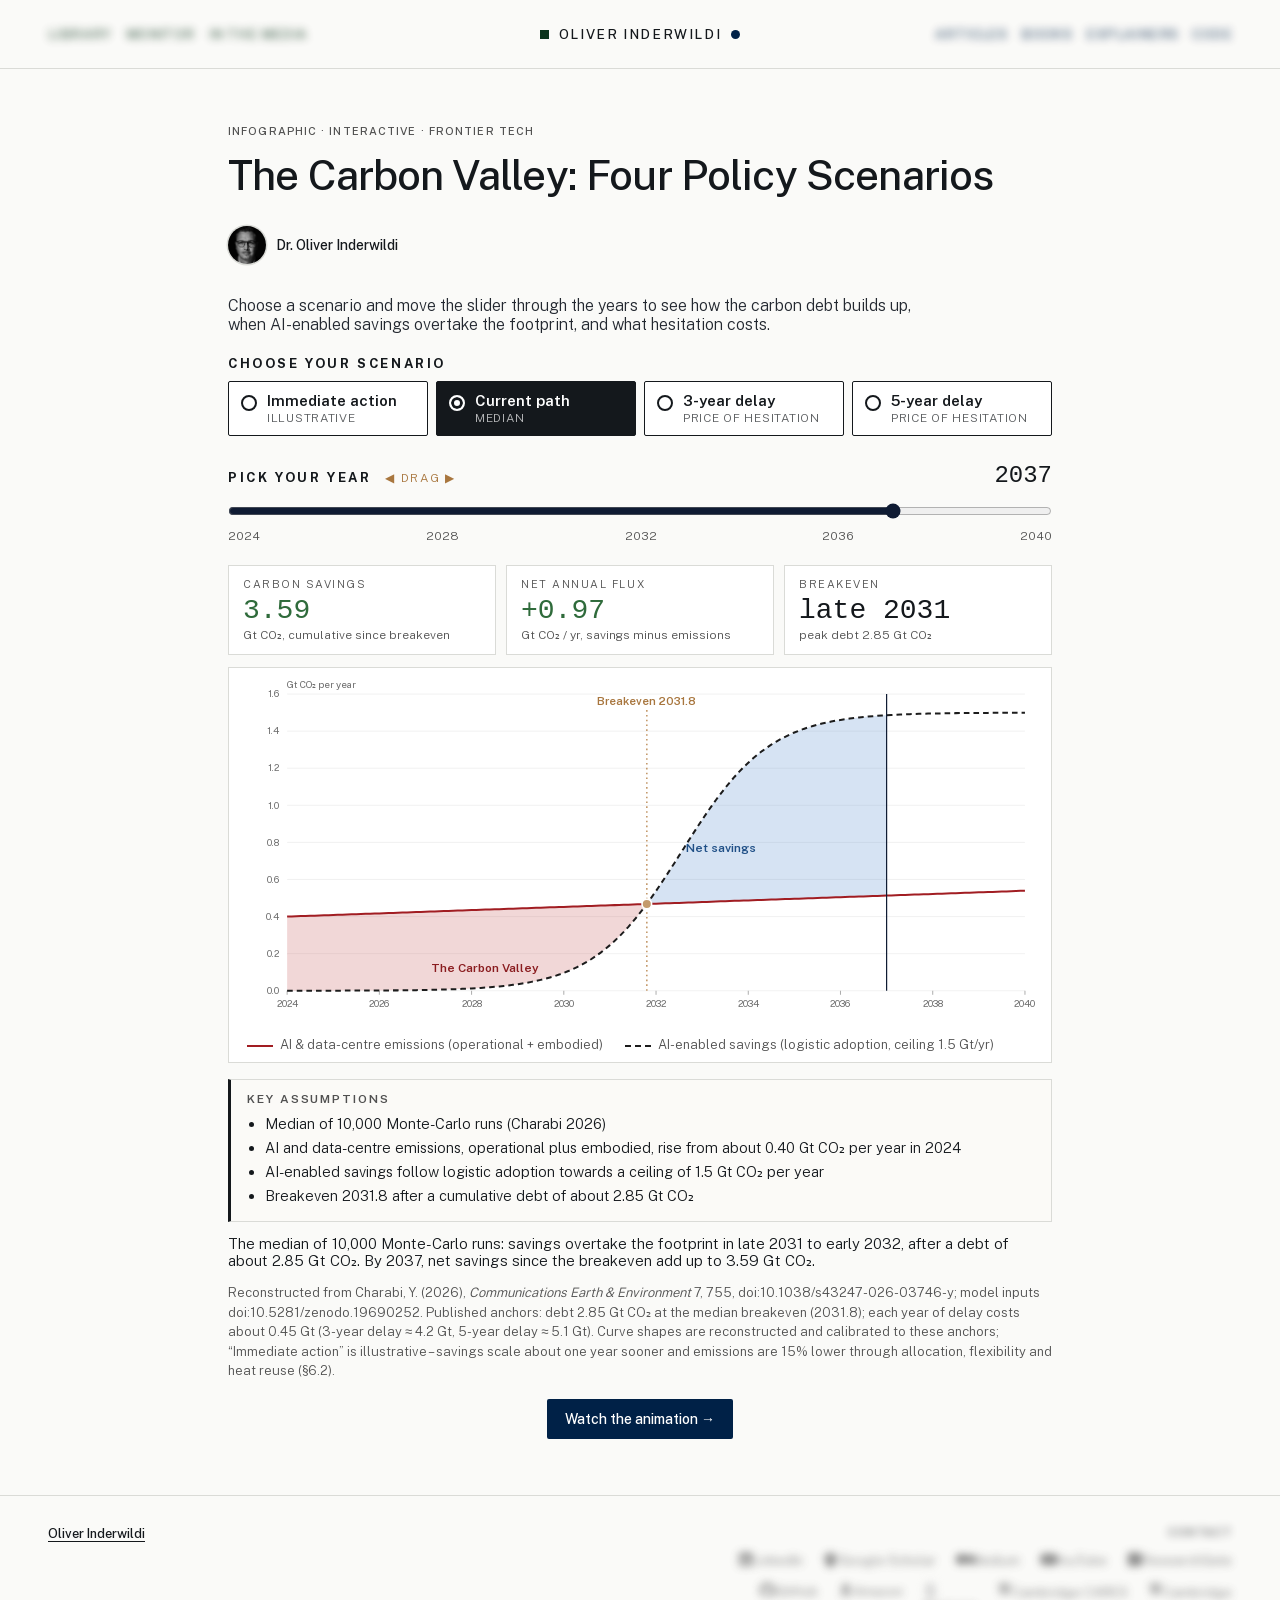
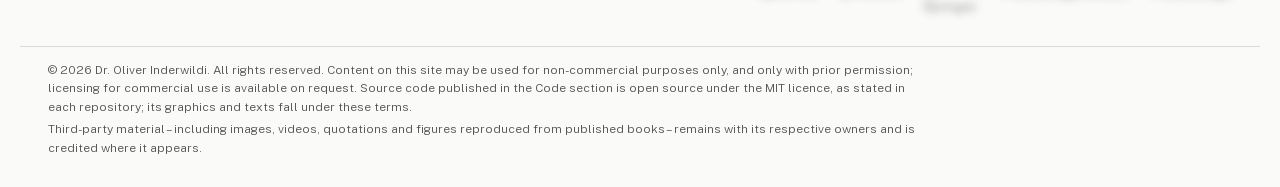
==== commit f71f8b42: "Add files via upload" ====
--- a/carbon-valley-interactive.html
+++ b/carbon-valley-interactive.html
@@ -211,5 +211,6 @@
   </div>
   <div class="foot-legal"><p>© 2026 Dr. Oliver Inderwildi. All rights reserved. Content on this site may be used for non-commercial purposes only, and only with prior permission; licensing for commercial use is available on request. Source code published in the Code section is open source under the MIT licence, as stated in each repository; its graphics and texts fall under these terms.</p><p>Third-party material – including images, videos, quotations and figures reproduced from published books – remains with its respective owners and is credited where it appears.</p></div>
 </footer>
+<script data-goatcounter="https://oridw.goatcounter.com/count" async src="//gc.zgo.at/count.js"></script>
 </body>
 </html>
--- a/carbon-valley/site/css/heritage-tokens.css
+++ b/carbon-valley/site/css/heritage-tokens.css
@@ -0,0 +1,181 @@
+/* Heritage Design System tokens — copied from the Claude Design system (Heritage), 2026-09-26.
+   Shared by the homepage and all article pages. Edit tokens here, not in page CSS.
+   Font: Public Sans (self-hosted) stands in for Helvetica Neue, as in the design system. */
+@font-face{font-family:"Public Sans";font-style:normal;font-weight:100 900;font-display:swap;src:url("../fonts/PublicSans-latin-ext.woff2") format("woff2");unicode-range:U+0100-02BA,U+02BD-02C5,U+02C7-02CC,U+02CE-02D7,U+02DD-02FF,U+0304,U+0308,U+0329,U+1D00-1DBF,U+1E00-1E9F,U+1EF2-1EFF,U+2020,U+20A0-20AB,U+20AD-20C0,U+2113,U+2C60-2C7F,U+A720-A7FF}
+@font-face{font-family:"Public Sans";font-style:normal;font-weight:100 900;font-display:swap;src:url("../fonts/PublicSans-latin.woff2") format("woff2");unicode-range:U+0000-00FF,U+0131,U+0152-0153,U+02BB-02BC,U+02C6,U+02DA,U+02DC,U+0304,U+0308,U+0329,U+2000-206F,U+20AC,U+2122,U+2191,U+2193,U+2212,U+2215,U+FEFF,U+FFFD}
+:root{--font-heading:"Public Sans","Helvetica Neue",Helvetica,Arial,sans-serif;--font-body:"Public Sans","Helvetica Neue",Helvetica,Arial,sans-serif;--font-mono:ui-monospace,"SF Mono","SFMono-Regular",Menlo,Consolas,monospace}
+:root {
+  /* ---- Base palette (verbatim from the supplied swatches) ---- */
+  --oxford-blue: #002147;      /* deep authoritative primary */
+  --racing-green: #0B341C;     /* British Racing Green */
+  --steel-navy: #1F2E51;       /* Steel / Navy */
+  --sky-blue: #70B3FF;         /* Sky Blue accent */
+  --light-blue: #D6E9FF;       /* Light Blue tint */
+  --orange: #FF9A2B;           /* Orange */
+  --dark-red: #980605;         /* Dark Red */
+  --alarm-red: #FF4C4C;        /* Alarm Red */
+  --leather-brown: #A57C5B;    /* Leather Brown */
+  --antique-gold: #C49A6C;     /* Warm Antique Gold */
+  --muted-purple: #5A2C72;     /* Muted Purple */
+  --grey-dark: #505050;        /* Grey Dark */
+  --grey-medium: #A0A0A0;      /* Grey Medium */
+  --grey-light: #E0E0E0;       /* Grey Light */
+
+  --white: #FFFFFF;
+  --ink: #14181C;              /* near-black, derived for body text on light */
+
+  /* ---- Brand ---- */
+  --brand-primary: var(--oxford-blue);
+  --brand-secondary: var(--racing-green);
+  --brand-accent: var(--orange);
+  --brand-gold: var(--antique-gold);
+  --brand-leather: var(--leather-brown);
+
+  /* ---- Text ---- */
+  --text-strong: var(--oxford-blue);
+  --text-body: #232830;
+  --text-muted: var(--grey-dark);
+  --text-subtle: #8A8A8A;
+  --text-inverse: #FFFFFF;
+  --text-on-accent: #2A1600;   /* dark ink for text on orange/gold */
+  --text-link: var(--steel-navy);
+  --text-link-hover: var(--oxford-blue);
+
+  /* ---- Surfaces ---- */
+  --surface-page: #FAFAF8;
+  --surface-card: #FFFFFF;
+  --surface-sunken: #F2F3F1;
+  --surface-raised: #FFFFFF;
+  --surface-tint: var(--light-blue);
+  --surface-tint-warm: #F6EFE6;   /* leather/gold tint */
+  --surface-inverse: var(--oxford-blue);
+  --surface-inverse-alt: var(--racing-green);
+
+  /* ---- Borders ---- */
+  --border-subtle: #ECEDEA;
+  --border-default: #DADBD7;
+  --border-strong: #BFC0BC;
+  --border-inverse: rgba(255, 255, 255, 0.16);
+  --border-focus: var(--sky-blue);
+
+  /* ---- Semantic states ---- */
+  --success: var(--racing-green);
+  --success-bg: #E7F0E9;
+  --success-border: #B9D3C1;
+
+  --warning: #C56A00;          /* orange darkened for AA text */
+  --warning-accent: var(--orange);
+  --warning-bg: #FFF1DD;
+  --warning-border: #F5D19A;
+
+  --danger: var(--alarm-red);
+  --danger-strong: var(--dark-red);
+  --danger-bg: #FDE9E9;
+  --danger-border: #F5C2C2;
+
+  --info: var(--steel-navy);
+  --info-accent: var(--sky-blue);
+  --info-bg: var(--light-blue);
+  --info-border: #B5D4F5;
+
+  /* ---- Focus ring ---- */
+  --ring: 0 0 0 3px rgba(112, 179, 255, 0.45);
+  --ring-inverse: 0 0 0 3px rgba(112, 179, 255, 0.55);
+}
+:root {
+  /* Weights — Medium (500) for headings & UI labels, Light (300) for prose */
+  --fw-light: 300;    /* @kind font */
+  --fw-regular: 400;  /* @kind font */
+  --fw-medium: 500;   /* @kind font */
+  --fw-bold: 700;     /* @kind font */
+
+  /* Type scale (px) */
+  --text-2xs: 11px;
+  --text-xs: 12px;
+  --text-sm: 14px;
+  --text-base: 16px;
+  --text-lg: 18px;
+  --text-xl: 22px;
+  --text-2xl: 28px;
+  --text-3xl: 36px;
+  --text-4xl: 46px;
+  --text-5xl: 60px;
+  --text-6xl: 76px;
+
+  /* Line heights */
+  --lh-none: 1;        /* @kind other */
+  --lh-tight: 1.12;    /* @kind other */
+  --lh-snug: 1.25;     /* @kind other */
+  --lh-normal: 1.5;    /* @kind other */
+  --lh-relaxed: 1.65;  /* @kind other */
+
+  /* Letter spacing */
+  --tracking-tighter: -0.03em; /* @kind other */
+  --tracking-tight: -0.015em;  /* @kind other */
+  --tracking-normal: 0;        /* @kind other */
+  --tracking-wide: 0.03em;     /* @kind other */
+  /* small-caps eyebrow labels */
+  --tracking-caps: 0.09em;     /* @kind other */
+
+  /* Semantic roles */
+  --font-display: var(--font-heading);
+  --fw-display: var(--fw-medium);  /* @kind font */
+  --fw-heading: var(--fw-medium);  /* @kind font */
+  --fw-label: var(--fw-medium);    /* @kind font */
+  --fw-prose: var(--fw-light);     /* @kind font */
+}
+:root {
+  /* Radii — kept tight for an engineered, heritage feel */
+  --radius-none: 0;
+  --radius-xs: 2px;
+  --radius-sm: 4px;
+  --radius-md: 6px;
+  --radius-lg: 10px;
+  --radius-xl: 14px;
+  --radius-pill: 999px;
+
+  /* Border widths */
+  --border-hair: 1px;   /* @kind other */
+  --border-thick: 2px;  /* @kind other */
+
+  /* Shadows — cool navy-tinted, low spread */
+  --shadow-xs: 0 1px 1px rgba(0, 33, 71, 0.05);
+  --shadow-sm: 0 1px 2px rgba(0, 33, 71, 0.08), 0 1px 1px rgba(0, 33, 71, 0.04);
+  --shadow-md: 0 4px 10px rgba(0, 33, 71, 0.08), 0 1px 3px rgba(0, 33, 71, 0.06);
+  --shadow-lg: 0 12px 28px rgba(0, 33, 71, 0.12), 0 2px 6px rgba(0, 33, 71, 0.06);
+  --shadow-xl: 0 24px 60px rgba(0, 33, 71, 0.18);
+  --shadow-inset: inset 0 1px 2px rgba(0, 33, 71, 0.08);
+
+  /* Motion */
+  --ease-standard: cubic-bezier(0.2, 0.0, 0.0, 1.0);  /* @kind other */
+  --ease-out: cubic-bezier(0.16, 1, 0.3, 1);           /* @kind other */
+  --ease-in-out: cubic-bezier(0.65, 0, 0.35, 1);       /* @kind other */
+  --dur-fast: 120ms;   /* @kind other */
+  --dur-base: 180ms;   /* @kind other */
+  --dur-slow: 280ms;   /* @kind other */
+}
+:root {
+  --space-0: 0;
+  --space-1: 4px;
+  --space-2: 8px;
+  --space-3: 12px;
+  --space-4: 16px;
+  --space-5: 20px;
+  --space-6: 24px;
+  --space-7: 32px;
+  --space-8: 40px;
+  --space-9: 48px;
+  --space-10: 64px;
+  --space-11: 80px;
+  --space-12: 96px;
+  --space-13: 128px;
+
+  /* Layout */
+  --container-sm: 640px;
+  --container-md: 840px;
+  --container-lg: 1080px;
+  --container-xl: 1280px;
+
+  --gutter: var(--space-6);
+  --section-y: var(--space-11);
+}
--- a/carbon-valley/site/css/site.css
+++ b/carbon-valley/site/css/site.css
@@ -0,0 +1,729 @@
+/* Oliver Inderwildi — shared site styles. Tokens live in heritage-tokens.css. */
+
+:root{
+  /* page aliases onto Heritage tokens (heritage-tokens.css) */
+  --body:var(--text-body);--muted:var(--text-muted);--subtle:var(--text-subtle);
+  --paper:var(--surface-page);--card:var(--surface-card);--sunken:var(--border-subtle);--rule:var(--border-default);
+  --font:var(--font-body);--mono:var(--font-mono);--ease:var(--ease-standard);
+  --pad:16px;
+}
+@media (min-width:640px){:root{--pad:24px}}
+@media (min-width:1024px){:root{--pad:28px}}
+
+*,*::before,*::after{box-sizing:border-box}
+html{scroll-behavior:smooth;-webkit-text-size-adjust:100%}
+body{margin:0;background:var(--paper);color:var(--ink);font-family:var(--font);font-weight:300;-webkit-font-smoothing:antialiased;overflow-x:hidden}
+a{color:inherit;text-decoration:none}
+a:hover{color:var(--oxford-blue)}
+img{display:block;max-width:100%}
+h1,h2,h3{margin:0}
+button{font-family:inherit}
+:focus-visible{outline:2px solid var(--sky-blue);outline-offset:2px}
+[hidden]{display:none!important}
+.sr{position:absolute;width:1px;height:1px;overflow:hidden;clip:rect(0 0 0 0)}
+.skip{position:absolute;left:-999px;top:8px;background:var(--ink);color:#fff;padding:8px 12px;z-index:100}
+.skip:focus{left:8px;color:#fff}
+.wrap{max-width:1240px;margin:0 auto;padding-left:var(--pad);padding-right:var(--pad)}
+.eyebrow{font-weight:500;font-size:11px;letter-spacing:.1em;text-transform:uppercase}
+.cta{font-weight:500;font-size:14px}
+
+/* ---------- Nav ---------- */
+.nav{position:sticky;top:0;z-index:50;background:var(--paper);border-bottom:1px solid var(--rule)}
+.nav-in{max-width:1240px;margin:0 auto;padding:0 var(--pad);min-height:56px;display:flex;align-items:center;justify-content:space-between;gap:16px;font-weight:500;font-size:12px;letter-spacing:.03em;text-transform:uppercase;white-space:nowrap}
+.nav-l,.nav-r{display:none;gap:6px 14px}
+.nav-l{color:var(--racing-green)}
+.nav-r{color:var(--oxford-blue);justify-content:flex-end}
+.brand{display:flex;align-items:center;gap:10px;letter-spacing:.12em;color:var(--ink)}
+.brand .sq{width:9px;height:9px;background:var(--racing-green)}
+.brand .ci{width:9px;height:9px;background:var(--oxford-blue);border-radius:50%}
+.dd{position:relative}
+.dd-menu{position:absolute;top:100%;left:-14px;margin-top:10px;background:var(--card);border:1px solid var(--rule);border-radius:2px;box-shadow:0 6px 18px rgba(0,33,71,.10);display:flex;flex-direction:column;min-width:170px;padding:6px 0;text-transform:none;letter-spacing:0;opacity:0;visibility:hidden;transition:opacity 120ms var(--ease)}
+.dd-menu::before{content:"";position:absolute;left:0;right:0;top:-12px;height:12px}
+.dd:hover .dd-menu,.dd:focus-within .dd-menu{opacity:1;visibility:visible}
+.dd-menu a{padding:10px 14px;font-size:14px;font-weight:500;color:var(--ink)}
+.dd-menu a:hover{background:#F2F2EF}
+.burger{display:flex;flex-direction:column;justify-content:center;gap:4px;width:40px;height:40px;margin-right:-8px;padding:10px;background:none;border:0;cursor:pointer}
+.burger span:not(.sr){display:block;height:2px;background:var(--ink);transition:transform 160ms var(--ease),opacity 160ms}
+.burger[aria-expanded="true"] span:nth-child(1){transform:translateY(6px) rotate(45deg)}
+.burger[aria-expanded="true"] span:nth-child(2){opacity:0}
+.burger[aria-expanded="true"] span:nth-child(3){transform:translateY(-6px) rotate(-45deg)}
+.mnav{display:grid;grid-template-columns:1fr 1fr;gap:4px 24px;padding:8px var(--pad) 20px;border-top:1px solid var(--rule);font-weight:500;font-size:13px;letter-spacing:.03em;text-transform:uppercase}
+.mnav-col{display:flex;flex-direction:column}
+.mnav a{padding:10px 0}
+@media (min-width:760px){
+  .nav-in{display:grid;grid-template-columns:minmax(0,1fr) auto minmax(0,1fr);min-height:60px}
+  .nav-l,.nav-r{display:flex;flex-wrap:wrap}
+  .burger,.mnav{display:none!important}
+}
+
+/* ---------- Intro ---------- */
+.intro{padding-top:32px;padding-bottom:32px;display:flex;flex-direction:column;gap:18px}
+.tagline{display:flex;flex-direction:column;gap:4px;font-weight:700;font-size:15px;line-height:1.25;letter-spacing:.07em;text-transform:uppercase;color:var(--ink)}
+.sub{margin:0;font-size:16px;line-height:1.55;color:var(--body);text-wrap:pretty}
+@media (min-width:700px){
+  .intro{padding-top:48px;padding-bottom:44px}
+  .tagline{display:grid;grid-template-columns:repeat(3,1fr);gap:16px;font-size:clamp(14px,1.55vw,20px);white-space:nowrap}
+  .tagline span:nth-child(2){text-align:center}
+  .tagline span:nth-child(3){text-align:right}
+}
+@media (min-width:900px){.sub{text-align:justify;hyphens:auto}}
+
+/* ---------- Articles ---------- */
+.a-head{display:flex;flex-direction:column;gap:20px;border-bottom:2px solid var(--ink);padding-bottom:20px}
+.a-title{font-weight:500;font-size:clamp(44px,6vw,72px);line-height:.95;letter-spacing:-.035em}
+.a-bar{display:flex;justify-content:space-between;align-items:flex-start;gap:10px 24px;flex-wrap:wrap}
+.chips{display:flex;gap:6px;flex-wrap:wrap}
+.chip{display:inline-flex;align-items:center;gap:8px;font-weight:500;font-size:13px;padding:8px 14px;border-radius:2px;cursor:pointer;border:2px solid var(--ink);background:transparent;color:var(--ink);transition:background 120ms var(--ease),color 120ms var(--ease)}
+.chip:hover{background:var(--ink);color:var(--paper)}
+.chip.on{background:var(--ink);color:var(--paper)}
+.chip .ti{flex:none}
+.academics{margin-left:auto}
+.academics i{font-size:14px}
+.grid{display:grid;grid-template-columns:1fr;border-left:1px solid var(--rule)}
+@media (min-width:640px){.grid{grid-template-columns:repeat(2,1fr)}}
+@media (min-width:1024px){.grid{grid-template-columns:repeat(3,1fr)}}
+.card{display:flex;flex-direction:column;gap:14px;padding:24px var(--pad) 24px;border-right:1px solid var(--rule);border-bottom:1px solid var(--rule);background:var(--paper);transition:background 160ms var(--ease)}
+@media (min-width:640px){.card{padding:32px 28px 28px}}
+.card:hover{background:var(--card);color:var(--ink)}
+.card:hover h3{color:var(--oxford-blue)}
+.card-img{display:block;aspect-ratio:16/9;background:var(--sunken);overflow:hidden}
+.card-img img{width:100%;height:100%;object-fit:cover;transition:transform 400ms var(--ease)}
+.card:hover .card-img img{transform:scale(1.02)}
+.card-meta{display:flex;justify-content:space-between;align-items:center}
+.card-num{font-family:var(--mono);font-size:13px;color:var(--muted)}
+.shape{width:12px;height:12px}
+.shape.circle{border-radius:50%}
+.card .eyebrow{color:var(--muted)}
+.card h3{font-weight:500;font-size:22px;line-height:1.2;letter-spacing:-.015em;text-wrap:pretty;transition:color 160ms var(--ease)}
+.card p{margin:0;font-size:15px;line-height:1.55;color:var(--body);text-wrap:pretty;flex:1}
+.empty{padding:64px 0;font-size:18px;color:var(--muted);margin:0}
+
+/* ---------- Panels ---------- */
+.more{padding-top:40px;padding-bottom:72px}
+@media (min-width:900px){.more{padding-top:56px;padding-bottom:96px}}
+.panels{display:grid;grid-template-columns:1fr;gap:16px}
+@media (min-width:720px){.panels{grid-template-columns:repeat(2,1fr);gap:20px}}
+@media (min-width:1024px){.panels{gap:24px}}
+.panel{color:#fff;border-radius:2px;display:flex;flex-direction:column;scroll-margin-top:72px}
+@media (min-width:720px){.panel{min-height:480px}}
+.tone-ink{background:rgba(20,24,28,.8)}
+.tone-navy{background:rgba(0,33,71,.8)}
+.tone-green{background:rgba(11,52,28,.8)}
+.panel a:hover{color:#fff;opacity:.85}
+.p-head{display:flex;justify-content:space-between;align-items:center;gap:8px 16px;padding:20px var(--pad) 0;flex-wrap:wrap}
+@media (min-width:640px){.p-head{padding:24px 28px 0}}
+.p-label{font-weight:500;font-size:13px;letter-spacing:.12em;text-transform:uppercase}
+.p-tabs{display:flex;gap:16px;margin-left:auto;overflow-x:auto;scrollbar-width:none}
+.p-tab{font-weight:500;font-size:13px;background:none;border:0;border-bottom:2px solid transparent;padding:6px 0;cursor:pointer;color:#fff;white-space:nowrap;opacity:.6}
+.p-tab[aria-selected="true"]{opacity:1;border-bottom-color:#fff}
+.p-body{display:flex;flex-direction:column;padding:20px var(--pad) 24px;flex:1}
+@media (min-width:640px){.p-body{padding:24px 28px 28px}}
+.p-group{display:flex;flex-direction:column;flex:1;gap:12px}
+.p-item{display:flex;flex-direction:column;gap:12px;flex:1}
+.p-media{display:block;height:200px;position:relative;background:rgba(255,255,255,.1);overflow:hidden}
+.p-media img{width:100%;height:100%}
+.fit-cover img{object-fit:cover}
+.fit-contain img{object-fit:contain;padding:12px 0}
+.fit-contain-white{background:#fff}
+.fit-contain-white img{object-fit:contain}
+.p-empty span{position:absolute;left:12px;bottom:10px;font-weight:500;font-size:11px;letter-spacing:.1em;text-transform:uppercase;opacity:.7}
+.p-item .eyebrow{padding-top:6px}
+.p-title{color:#fff}
+.p-title h3{font-weight:500;font-size:22px;line-height:1.2;letter-spacing:-.015em;text-wrap:pretty}
+.p-item p{margin:0;font-size:15px;line-height:1.55;text-wrap:pretty;flex:1}
+.p-foot{display:flex;justify-content:space-between;align-items:center;gap:16px;flex-wrap:wrap}
+.p-item .cta{align-self:flex-start}
+.p-more{font-weight:500;font-size:14px;opacity:.8}
+.dots{display:flex;gap:8px}
+.dot{width:8px;height:8px;padding:0;border:1px solid #fff;border-radius:50%;cursor:pointer;background:transparent;position:relative}
+.dot::after{content:"";position:absolute;inset:-8px}
+.dot[aria-pressed="true"]{background:#fff}
+.news{gap:16px}
+.news-grid{display:grid;grid-template-columns:minmax(0,120px) minmax(0,1fr);gap:20px;align-items:start}
+@media (min-width:720px){.news-grid{flex:1}}
+@media (min-width:480px){.news-grid{grid-template-columns:minmax(0,150px) minmax(0,1fr);gap:24px}}
+.news-cover img{width:100%;aspect-ratio:2/3;object-fit:cover;box-shadow:0 8px 24px rgba(0,0,0,.25)}
+.news-text{display:flex;flex-direction:column;gap:12px}
+.news-text h3{font-weight:500;font-size:clamp(22px,4vw,30px);line-height:1.1;letter-spacing:-.025em;text-wrap:pretty}
+.news-sub{font-size:18px;line-height:1.35}
+.news-by{font-size:14px}
+
+/* ---------- Footer ---------- */
+.foot{border-top:1px solid var(--rule)}
+.foot-in{max-width:1240px;margin:0 auto;padding:28px var(--pad);display:grid;grid-template-columns:1fr;gap:24px 48px;font-size:13px;line-height:1.6;color:var(--muted)}
+.foot-about{display:flex;flex-direction:column;gap:2px}
+.foot-about strong{font-weight:500;color:var(--ink)}
+.foot-contact{display:flex;flex-direction:column;gap:10px}
+.foot-label{font-weight:500;font-size:11px;letter-spacing:.1em;text-transform:uppercase;color:var(--ink)}
+.foot-links{display:flex;flex-wrap:wrap;gap:10px 20px}
+.foot-links a{display:flex;align-items:center;gap:7px;color:var(--ink);font-weight:500}
+.foot-links a:hover{color:var(--oxford-blue)}
+.foot-links i{font-size:15px;width:15px;text-align:center}
+.foot-links img{width:15px;height:15px;object-fit:contain}
+.foot-links svg.crest{width:15px;height:15px;fill:currentColor;flex:none}
+@media (min-width:760px){
+  .foot-in{grid-template-columns:1fr 1fr}
+  .foot-contact{align-items:flex-end}
+  .foot-links{justify-content:flex-end}
+}
+
+@media (prefers-reduced-motion:reduce){*{transition:none!important;scroll-behavior:auto!important}}
+
+/* Phone: topic chips scroll sideways in one row instead of stacking */
+@media (max-width:639px){
+  .chips{flex-wrap:nowrap;overflow-x:auto;scrollbar-width:none;margin:0 calc(-1 * var(--pad));padding:0 var(--pad);width:calc(100% + 2 * var(--pad))}
+  .chips::-webkit-scrollbar{display:none}
+  .chip{flex:none}
+  .academics{margin-left:0}
+}
+
+/* ---------- Sub-pages (Infographics, Books, Library …) ---------- */
+.page-head{padding-top:32px;padding-bottom:8px;display:flex;flex-direction:column;gap:14px}
+@media (min-width:700px){.page-head{padding-top:48px}}
+.page-head .eyebrow{color:var(--muted)}
+.page-title{font-weight:500;font-size:clamp(44px,6vw,72px);line-height:.95;letter-spacing:-.035em}
+.page-lead{margin:0;max-width:760px;font-size:17px;line-height:1.55;color:var(--body);text-wrap:pretty}
+.nav-in a[aria-current="page"],.mnav a[aria-current="page"]{font-weight:700;font-size:13px;letter-spacing:.02em}
+
+/* Collection: a group of items that belong to one book or series */
+.collection{padding-top:40px;padding-bottom:72px}
+.col-head{display:grid;grid-template-columns:auto 1fr;gap:16px 20px;align-items:center;border-bottom:2px solid var(--ink);padding-bottom:20px}
+.col-cover{display:block;width:64px;box-shadow:0 4px 14px rgba(0,33,71,.18);border-radius:1px;overflow:hidden}
+.col-cover img{width:100%;aspect-ratio:2/3;object-fit:cover}
+@media (min-width:640px){.col-cover{width:84px}}
+.col-text{display:flex;flex-direction:column;gap:6px;min-width:0}
+.col-text .eyebrow{color:var(--muted)}
+.col-title{font-weight:500;font-size:clamp(22px,3vw,32px);line-height:1.1;letter-spacing:-.02em;text-wrap:pretty}
+.col-sub{font-size:16px;color:var(--body)}
+.col-links{display:flex;flex-wrap:wrap;gap:6px 18px;margin-top:4px}
+.col-links a{font-weight:500;font-size:14px}
+.col-pub{grid-column:1 / -1;display:flex;align-items:center;gap:16px}
+.col-pub img{height:20px;width:auto;opacity:.85;filter:grayscale(1)}
+.col-pub img:hover{opacity:1;filter:none}
+.col-pub .springer-nature{height:24px}
+@media (min-width:760px){
+  .col-head{grid-template-columns:auto 1fr auto}
+  .col-pub{grid-column:auto;align-self:end;justify-content:flex-end}
+}
+.sub-label{display:flex;align-items:baseline;justify-content:space-between;gap:12px;padding:28px 0 12px;border-bottom:1px solid var(--rule)}
+.sub-label h3{font-weight:500;font-size:13px;letter-spacing:.12em;text-transform:uppercase}
+.sub-label span{font-size:13px;color:var(--muted)}
+.grid.tight{border-left:1px solid var(--rule)}
+.card-img.on-white{background:#fff}
+.card-img.on-white img{object-fit:contain}
+.card-kind{display:inline-flex;align-items:center;gap:6px}
+.card-kind i{font-size:12px}
+
+/* Lightbox */
+.lightbox{width:min(1200px,calc(100vw - 24px));max-height:calc(100vh - 24px);padding:0;border:0;border-radius:2px;background:var(--card);color:var(--ink);box-shadow:var(--shadow-xl)}
+.lightbox::backdrop{background:rgba(0,33,71,.42);backdrop-filter:blur(2px)}
+.lb-bar{position:sticky;top:0;display:flex;justify-content:space-between;align-items:center;gap:12px;padding:10px 12px 10px 20px;background:var(--card);border-bottom:1px solid var(--rule);font-size:13px}
+.lb-bar a{font-weight:500}
+.lb-close{width:36px;height:36px;border:0;background:none;cursor:pointer;font-size:22px;line-height:1;color:var(--ink)}
+.lb-fig{margin:0;padding:16px 20px 20px}
+.lb-fig img{width:100%;height:auto}
+.lb-fig figcaption{display:flex;flex-direction:column;gap:4px;padding-top:12px;font-size:14px;line-height:1.5}
+.lb-credit{color:var(--muted);font-size:12px}
+
+/* ---------- Article pages ---------- */
+.article{--measure:720px;padding:40px var(--pad) 72px}
+@media (min-width:700px){.article{padding-top:64px;padding-bottom:96px}}
+.article>*{max-width:var(--measure);margin-left:auto;margin-right:auto}
+.art-head{display:flex;flex-direction:column;gap:18px}
+.art-head .eyebrow{color:var(--muted)}
+.a-title{font-weight:500;font-size:clamp(34px,5vw,56px);line-height:1.05;letter-spacing:-.03em;text-wrap:balance}
+.a-title br{display:none}
+.a-title em{display:block;font-style:normal;font-weight:300;font-size:.55em;line-height:1.2;letter-spacing:-.015em;color:var(--body);margin-top:.35em}
+.standfirst{margin:0;font-size:clamp(19px,2.2vw,22px);line-height:1.5;color:var(--body);text-wrap:pretty}
+.a-meta{display:flex;flex-wrap:wrap;align-items:center;gap:8px 18px;font-size:13px;color:var(--muted);border-top:1px solid var(--rule);padding-top:14px}
+.a-author{display:inline-flex;align-items:center;gap:10px;color:var(--ink);font-weight:500}
+.a-author img{width:28px;height:28px;border-radius:50%;object-fit:cover;object-position:center 20%}
+.a-pub{margin-left:auto;font-weight:500;letter-spacing:.06em;text-transform:uppercase;font-size:11px}
+.a-pub a{color:var(--oxford-blue)}
+.a-note{margin:0;font-size:13px;line-height:1.55;color:var(--muted)}
+.a-note a,.prose a,.a-after a{text-decoration:underline;text-underline-offset:3px;text-decoration-thickness:1px}
+.a-hero-fig{max-width:1080px!important;margin-top:36px}
+.a-hero-fig img{width:100%;height:auto;max-height:min(640px,75vh);object-fit:cover}
+.a-hero-fig figcaption,.a-hero-fig .figure-caption{font-size:13px;color:var(--muted);padding-top:8px}
+.a-toc{margin-top:36px;border-top:1px solid var(--rule);border-bottom:1px solid var(--rule);padding:14px 0}
+.a-toc summary{cursor:pointer;font-weight:500;font-size:11px;letter-spacing:.1em;text-transform:uppercase;color:var(--ink);list-style:none;display:flex;justify-content:space-between}
+.a-toc summary::after{content:"–";color:var(--muted)}
+.a-toc:not([open]) summary::after{content:"+"}
+.a-toc ol,.a-toc ul{margin:12px 0 0;padding-left:22px;display:flex;flex-direction:column;gap:6px;font-size:15px;line-height:1.45}
+.a-toc a{color:var(--steel-navy)}
+.a-toc a:hover{color:var(--oxford-blue);text-decoration:underline}
+
+/* Prose */
+.prose{margin-top:36px;display:flex;flex-direction:column;gap:22px;font-size:19px;line-height:1.65;color:var(--body)}
+@media (max-width:639px){.prose{font-size:17.5px}}
+.prose>*{margin:0}
+.prose p{margin:0;text-wrap:pretty}
+.prose .lead{font-size:1.1em;color:var(--ink)}
+.prose strong{font-weight:500;color:var(--ink)}
+.prose h2{font-weight:500;font-size:clamp(24px,3vw,30px);line-height:1.15;letter-spacing:-.02em;color:var(--ink);border-top:2px solid var(--ink);padding-top:18px;margin-top:22px;scroll-margin-top:80px}
+.prose h3{font-weight:500;font-size:22px;line-height:1.25;letter-spacing:-.015em;color:var(--ink);margin-top:8px;scroll-margin-top:80px}
+.prose ul,.prose ol{padding-left:24px;display:flex;flex-direction:column;gap:8px}
+.prose blockquote{margin:12px 0;padding:0;border:0}
+.prose blockquote p{font-weight:500;font-size:clamp(22px,2.6vw,28px);line-height:1.3;letter-spacing:-.02em;color:var(--oxford-blue);text-wrap:balance}
+.prose blockquote cite,.prose blockquote footer{display:block;margin-top:10px;font-style:normal;font-size:14px;color:var(--muted)}
+.prose hr,.prose .section-break{border:0;text-align:center;color:var(--subtle);letter-spacing:.5em}
+
+/* Figures: break out of the text column */
+.prose figure,.prose .figure{margin:14px 0;width:min(1080px,calc(100vw - 2 * var(--pad)));position:relative;left:50%;transform:translateX(-50%);display:flex;flex-direction:column;gap:10px}
+.prose .figure-narrow,.prose figure.narrow{width:100%;left:0;transform:none}
+.prose figure img,.prose .figure img{width:auto;max-width:100%;height:auto;max-height:min(720px,82vh);margin:0 auto;object-fit:contain}
+.prose .figure-media{width:100%}
+.prose figcaption,.prose .figure-caption{font-size:13px;line-height:1.5;color:var(--muted);width:min(var(--measure),100%);align-self:center}
+.prose .figure-caption p{margin:0}
+.prose .figure-caption-label,.prose .fig-num{display:inline-block;margin-right:6px;font-weight:500;font-size:11px;letter-spacing:.1em;text-transform:uppercase;color:var(--ink)}
+.prose .fig-credit{display:block;font-size:12px;color:var(--subtle)}
+.prose iframe{width:100%;border:0;display:block}
+.prose .figure-flourish,.prose .flourish-embed{overflow:visible}
+
+/* Boxes */
+.prose .callout,.prose .key-insight,.prose .takeaway,.prose .risk-box,.prose .concept-box,.prose .safeguards,.prose .glossary{background:var(--card);border:1px solid var(--rule);border-left:3px solid var(--oxford-blue);padding:18px 22px;font-size:17px;line-height:1.6;display:flex;flex-direction:column;gap:10px}
+.prose .callout.insight,.prose .key-insight,.prose .takeaway{border-left-color:var(--racing-green)}
+.prose .callout.risk,.prose .risk-box{border-left-color:var(--dark-red)}
+.prose .callout p,.prose .key-insight p,.prose .takeaway p,.prose .risk-box p,.prose .concept-box p,.prose .safeguards p{margin:0}
+.prose .callout-label,.prose .takeaway-label,.prose .glossary-title,.prose .key-insight>strong:first-child,.prose .risk-box>strong:first-child,.prose .concept-box>strong:first-child{display:block;font-weight:500;font-size:11px;letter-spacing:.1em;text-transform:uppercase;color:var(--ink)}
+.prose .risk-box h3,.prose .concept-box h3,.prose .safeguards h3{font-size:18px;margin:0}
+.prose .glossary dl{margin:0;display:grid;grid-template-columns:1fr;gap:4px 20px;font-size:15px}
+.prose .glossary dt{font-weight:500;color:var(--ink);margin-top:8px}
+.prose .glossary dd{margin:0;color:var(--body)}
+@media (min-width:640px){.prose .glossary dl{grid-template-columns:minmax(140px,220px) 1fr}.prose .glossary dt{margin-top:0}}
+.prose .part-nav{display:flex;flex-direction:column;gap:4px;padding:14px 18px;border:1px solid var(--rule);background:var(--card)}
+.prose .part-nav-label{font-weight:500;font-size:11px;letter-spacing:.1em;text-transform:uppercase;color:var(--muted)}
+.prose .part-nav a{font-weight:500;text-decoration:none;color:var(--oxford-blue)}
+.prose .drop-cap::first-letter{font-weight:500}
+
+/* After the article */
+.a-after{margin-top:48px;display:flex;flex-direction:column;gap:28px;font-size:15px;line-height:1.6;color:var(--body)}
+.a-after h2{font-weight:500;font-size:13px;letter-spacing:.12em;text-transform:uppercase;color:var(--ink);border-top:1px solid var(--rule);padding-top:16px;margin:0 0 8px}
+.a-after h3{font-weight:500;font-size:16px;margin:14px 0 6px;color:var(--ink)}
+.a-after ul,.a-after ol{margin:0;padding-left:20px;display:flex;flex-direction:column;gap:6px}
+.a-after .ref-list,.a-after .references ol{font-size:14px;color:var(--muted)}
+.tags-strip{display:flex;flex-wrap:wrap;gap:6px}
+.tags-strip .tag{font-weight:500;font-size:12px;padding:5px 10px;border:1px solid var(--ink);border-radius:2px;color:var(--ink)}
+.author-bio,.author-bio-inner{display:flex;gap:16px;align-items:flex-start}
+.author-bio{border-top:1px solid var(--rule);padding-top:20px}
+.author-bio-avatar{flex:none;width:56px;height:56px;border-radius:50%;overflow:hidden}
+.author-bio-avatar img{width:100%;height:100%;object-fit:cover;object-position:center 20%}
+.author-bio strong,.author-bio h3,.author-bio .author-name{font-weight:500;color:var(--ink)}
+.author-bio p{margin:4px 0 0}
+.a-back{margin:0;font-weight:500}
+.a-back a{text-decoration:none}
+.prose .ref-section{font-size:14px;line-height:1.55;color:var(--muted);border-top:1px solid var(--rule);padding-top:16px}
+.prose .ref-section h2,.prose .ref-section h3{font-size:13px;letter-spacing:.12em;text-transform:uppercase;border:0;padding:0;margin:0 0 8px}
+.prose .ref-list{padding-left:20px;display:flex;flex-direction:column;gap:6px}
+.prose .figure-media{position:relative;width:100%;padding-top:56.25%;overflow:hidden;background:var(--sunken)}
+.prose .figure-media img,.prose .figure-media iframe{position:absolute;inset:0;width:100%;height:100%;max-height:none;object-fit:contain;border:0}
+
+/* Category pages */
+.cat-list{padding-top:24px;padding-bottom:72px}
+.cat-bar{padding-bottom:20px;border-bottom:2px solid var(--ink)}
+.card-img img.contain{object-fit:contain;padding:14px 0}
+.cat-more{margin:24px 0 0;font-weight:500}
+.page-title a{color:inherit}
+.a-title a{color:inherit}
+
+/* Publications */
+.btn{display:inline-flex;align-items:center;gap:8px;font-weight:500;font-size:14px;padding:10px 16px;border:2px solid var(--ink);border-radius:2px;color:var(--ink);background:transparent}
+.btn:hover{background:var(--ink);color:var(--paper)}
+.btn-solid{background:var(--oxford-blue);border-color:var(--oxford-blue);color:#fff}
+.btn-solid:hover{background:var(--ink);border-color:var(--ink);color:#fff}
+.pub{padding-top:40px;padding-bottom:72px}
+@media (min-width:700px){.pub{padding-top:56px}}
+.pub-head{display:flex;flex-direction:column;gap:14px;max-width:860px;padding-bottom:24px;border-bottom:2px solid var(--ink)}
+.pub-head .eyebrow{color:var(--muted)}
+.pub-head .pub-title{font-weight:500;font-size:clamp(28px,4vw,44px);line-height:1.1;letter-spacing:-.025em;text-wrap:balance}
+.pub-authors{margin:0;font-size:17px;color:var(--ink)}
+.pub-cite{margin:0;font-size:14px;color:var(--muted)}
+.pub-cite a{text-decoration:underline;text-underline-offset:3px}
+.pub-btns{display:flex;flex-wrap:wrap;gap:10px;margin-top:6px}
+.pub-version{margin:0;font-size:12px;color:var(--subtle)}
+.pub-people{margin:0;display:grid;grid-template-columns:auto 1fr;gap:4px 16px;font-size:15px}
+.pub-people dt{font-weight:500;color:var(--ink)}
+.pub-people dd{margin:0;color:var(--body)}
+.pub-grid{display:grid;grid-template-columns:1fr;gap:28px;margin-top:32px}
+@media (min-width:860px){.pub-grid{grid-template-columns:minmax(0,5fr) minmax(0,7fr);gap:48px;align-items:start}}
+.pub-page{display:block;border:1px solid var(--rule);background:#fff;box-shadow:var(--shadow-md)}
+.pub-page img{width:100%;height:auto}
+.pub-abs h2{font-weight:500;font-size:11px;letter-spacing:.1em;text-transform:uppercase;color:var(--ink);margin-bottom:12px}
+.pub-abs p{margin:0;font-size:18px;line-height:1.65;color:var(--body);text-wrap:pretty}
+.pub .a-back{margin-top:40px}
+.pub-thumb{display:block;height:220px;background:var(--sunken);overflow:hidden;display:flex;justify-content:center;align-items:flex-start;padding-top:16px}
+.pub-thumb img{height:100%;width:auto;box-shadow:var(--shadow-sm);background:#fff}
+.pub-card h3{font-size:19px}
+.pub-card p{font-size:14px;color:var(--muted)}
+.pub-dl{font-size:12px;color:var(--oxford-blue)}
+
+/* Horizons debate page */
+.hz{padding-top:40px;padding-bottom:72px}
+.hz-head{display:flex;flex-direction:column;gap:14px;max-width:860px;padding-bottom:24px;border-bottom:2px solid var(--ink)}
+.hz-logo img{height:48px;width:auto}
+.hz-title{font-weight:500;font-size:clamp(28px,4vw,44px);line-height:1.1;letter-spacing:-.025em;text-wrap:balance}
+.hz-stand{margin:0;font-size:clamp(18px,2vw,21px);line-height:1.5;color:var(--body)}
+.hz-byline{margin:0;font-size:14px;color:var(--muted)}
+.hz-debate{display:grid;grid-template-columns:1fr;gap:48px;margin-top:36px}
+@media (min-width:860px){.hz-debate{grid-template-columns:1fr 1fr;gap:56px}}
+.hz-photo{margin:0 0 16px}
+.hz-photo img{width:100%;max-width:420px;height:auto;display:block}
+.hz-photo figcaption{font-size:12px;color:var(--subtle);margin-top:6px}
+.hz-vote{font-weight:500;font-size:clamp(32px,4vw,44px);line-height:1;color:var(--oxford-blue);margin:0 0 14px}
+.hz-vote span{display:block;font-size:15px;font-weight:400;color:var(--muted);margin-top:6px}
+.hz-text p{margin:0 0 16px;font-size:17px;line-height:1.65;color:var(--body)}
+.hz-quote{margin:8px 0 20px;padding:0 0 0 16px;border-left:3px solid var(--oxford-blue)}
+.hz-quote p{font-weight:500;font-size:20px!important;line-height:1.35!important;color:var(--oxford-blue)!important}
+.hz-bio{font-size:14px;font-style:italic;color:var(--muted);border-top:1px solid var(--rule);padding-top:12px;margin:8px 0 0}
+.hz-source{margin:40px 0 0;font-size:13px;color:var(--muted)}
+.hz-source a{text-decoration:underline;text-underline-offset:3px}
+.hz .a-back{margin-top:24px}
+
+/* Author chip: small round portrait + name, on pages Oliver authored, edited, contributed to or spoke at */
+.by-oi{display:inline-flex;align-items:center;gap:8px;font-weight:500;font-size:13px;color:inherit;letter-spacing:0;text-transform:none;white-space:nowrap}
+.by-oi img{width:24px;height:24px;border-radius:50%;object-fit:cover;flex:none}
+.by-oi-row{margin:10px 0 0}
+.reskin [class*="hero"] .by-oi,.reskin .page-header .by-oi{color:#fff}
+/* author thumbnail: a little larger, clearly circular (thin ring so the round edge shows on dark and light) */
+.by-oi{gap:10px;font-size:14px}
+.by-oi img{width:38px;height:38px;border-radius:50%;object-fit:cover;object-position:center;box-shadow:0 0 0 1.5px var(--border-default)}
+.a-author img{width:40px;height:40px;border-radius:50%;object-fit:cover;object-position:center;box-shadow:0 0 0 1.5px var(--border-default)}
+.reskin [class*="hero"] .by-oi img,.reskin .page-header .by-oi img{box-shadow:0 0 0 1.5px rgba(255,255,255,.55)}
+/* Books & White Papers: secondary headings with a dividing rule */
+.cat-h2{font-weight:500;font-size:clamp(26px,3.2vw,36px);line-height:1.1;letter-spacing:-.02em;margin:8px 0 20px}
+.cat-rule{border:0;border-top:2px solid var(--ink);margin:56px 0 32px}
+/* mobile sub-links under Articles / In the media */
+.mnav-sub{display:flex;flex-direction:column;margin:-4px 0 4px 12px;border-left:1px solid var(--rule);padding-left:10px}
+.mnav-sub a{padding:7px 0;font-size:12px;opacity:.85}
+/* light text on dark grounds: heavier weight + default smoothing so it doesn't thin out */
+.oi-light{-webkit-font-smoothing:auto;-moz-osx-font-smoothing:auto}
+/* figure placeholder (image still to be supplied) and in-text reference markers */
+.prose .fig-missing{aspect-ratio:16/9;display:grid;place-items:center;border:1px dashed var(--rule);color:var(--muted);font-size:13px;letter-spacing:.12em;text-transform:uppercase;background:var(--card)}
+.prose a.ref-mark{text-decoration:none;color:var(--muted);font-size:.85em}
+/* stand-alone infographic page */
+.inf-page{max-width:880px;padding-top:8px;padding-bottom:48px}
+.inf-page .page-head{padding-left:0;padding-right:0}
+.inf-fig{margin:28px 0 8px;text-align:center}
+.inf-fig img{margin:0 auto;max-width:100%;height:auto;border:1px solid var(--rule);background:#fff}
+.inf-fig figcaption{font-size:13px;color:var(--muted);margin-top:10px}
+.inf-text{max-width:720px;margin:32px auto 0}
+.inf-src{font-size:14px;color:var(--muted)}
+/* reading-list book entries */
+.prose .section-label{font-size:12px;letter-spacing:.14em;text-transform:uppercase;color:var(--muted);margin:40px 0 -8px}
+.prose .book-list{display:flex;flex-direction:column;gap:36px;margin:24px 0 40px}
+.prose .book-entry{display:grid;grid-template-columns:140px 1fr;gap:24px;align-items:start;padding-top:28px;border-top:1px solid var(--rule)}
+.prose .book-cover{width:140px;height:auto;box-shadow:0 4px 14px rgba(0,33,71,.14);border-radius:2px}
+.prose .book-cover-text{aspect-ratio:2/3;display:flex;align-items:center;justify-content:center;text-align:center;padding:12px;background:var(--card);border:1px solid var(--rule);font-weight:500;font-size:14px;line-height:1.3;color:var(--muted)}
+.prose .book-text h3{margin:2px 0 4px}
+.prose .book-number{font-size:12px;letter-spacing:.14em;text-transform:uppercase;color:var(--muted);margin:0}
+.prose .book-author{font-weight:500;margin:0 0 10px;color:var(--oxford-blue)}
+.prose .book-link{font-size:14px}
+@media (max-width:560px){.prose .book-entry{grid-template-columns:1fr}.prose .book-cover{width:120px}}
+.inf-page .page-title{font-size:clamp(28px,3.6vw,42px);line-height:1.12;letter-spacing:-.02em;margin-bottom:14px}
+.inf-text a.btn{text-decoration:none;color:#fff}
+/* Google Scholar mirror: compact list, readable metrics and citation counts */
+.reskin .pub-item .pub-title{font-size:clamp(17px,1.5vw,19px);font-weight:500;line-height:1.35;letter-spacing:-.01em;margin-bottom:4px}
+.reskin .pub-item .pub-authors{font-size:15px}
+.reskin .pub-item .pub-venue{font-size:13px}
+.reskin .pub-cite-badge{font-size:13px;font-weight:500;letter-spacing:.02em;padding:3px 10px;color:var(--ink-soft,#232830)}
+.reskin .pub-year{font-size:14px}
+.reskin .metric-value{font-size:28px}
+.reskin .metric-label{font-size:11px}
+.reskin .metric-sublabel,.reskin .metric-note{font-size:11px}
+.reskin .page-header .page-subtitle,.reskin .page-header .keyword-tag{font-weight:450}
+/* Library: book reviews */
+.lib-review .a-meta{border:0}
+.prose .lib-book{display:grid;grid-template-columns:150px 1fr;gap:24px;align-items:center;margin:40px 0 24px;padding:24px;background:var(--card);border:1px solid var(--rule);border-radius:2px}
+.prose .lib-book-cover img{width:150px;height:auto;box-shadow:0 6px 18px rgba(0,33,71,.18)}
+.prose .lib-book-meta p{margin:0 0 6px}
+.prose .lib-book-title{font-weight:600;font-size:1.05em;line-height:1.3}
+.prose .lib-book-title span{font-weight:400}
+.prose .lib-book-author{color:var(--oxford-blue);font-weight:500}
+.prose .lib-book-ed{font-size:14px;color:var(--muted);margin-bottom:14px!important}
+.prose .lib-book a.btn{text-decoration:none;color:#fff}
+.lib-card-img{background:var(--sunken,#EEEEEA);display:flex;align-items:center;justify-content:center}
+.lib-card-img img{height:100%;width:100%;object-fit:contain}
+@media (max-width:560px){.prose .lib-book{grid-template-columns:1fr}.prose .lib-book-cover img{width:130px}}
+/* portrait artworks as hero: shown whole and centred */
+.a-hero-fig.portrait{max-width:520px!important;margin-left:auto;margin-right:auto;text-align:center}
+.a-hero-fig.portrait img{width:auto;max-width:100%;max-height:min(620px,78vh);object-fit:contain;margin:0 auto}
+/* book landing: publisher highlights */
+.pub-highlights{margin:36px 0 0;padding:24px 28px;border:1px solid var(--rule);border-left:3px solid #C49A6C;background:var(--card)}
+.pub-highlights ul{margin:8px 0 12px 1.1em;padding:0}
+.pub-highlights li{margin:6px 0;line-height:1.5}
+.pub-highlights .pub-series{font-size:14px;color:var(--muted);margin:0}
+.prose .lib-video{margin:28px 0 8px}
+.prose .lib-video-link{font-size:14px;margin-top:0}
+.prose .lib-sketch{margin:32px auto;max-width:420px;text-align:center}
+.prose .lib-sketch img{width:100%;height:auto;border:1px solid var(--rule)}
+.prose .lib-sketch figcaption{font-size:13px;color:var(--muted);margin-top:8px}
+.prose .lib-full-label{margin-top:28px;margin-bottom:0}
+/* Conscious Machines: further-reading lists, book banner, clip credit */
+.prose .cm-banner{margin:40px 0 8px}
+.prose .cm-banner img{width:100%;height:auto;max-width:700px;display:block;margin:0 auto}
+.prose .cm-reading{border-top:1px solid var(--rule);margin-top:32px;padding-top:12px;font-size:15px}
+.prose .cm-reading h3{font-size:13px;letter-spacing:.12em;text-transform:uppercase;margin:20px 0 8px}
+.prose .cm-reading ul{padding-left:20px;margin:0}
+.prose .cm-reading li{margin:6px 0;line-height:1.5}
+.prose .fig-credit{font-size:12px;color:var(--muted)}
+.prose .cm-reading li{margin:4px 0!important;padding:0!important}
+/* quantum infographic pages */
+.inf-page .figure-media{position:relative;width:100%}
+.inf-page .inf-fig{max-width:880px;margin-left:auto;margin-right:auto}
+.inf-page .inf-fig .figure-media img{width:100%;height:auto;border:1px solid var(--rule)}
+.inf-page .inf-fig .figure-caption{font-size:14px;color:var(--muted);text-align:left;margin-top:10px}
+.inf-page .inf-links{justify-content:center;flex-wrap:wrap;margin:18px 0 8px}
+.inf-page .inf-links a.btn{text-decoration:none}
+.inf-data{max-width:880px;margin:32px auto 0}
+.inf-data h2{font-size:20px;margin:0 0 12px}
+.inf-data .table-wrap{overflow-x:auto;border:1px solid var(--rule)}
+.inf-data table{border-collapse:collapse;width:100%;font-size:14px}
+.inf-data th,.inf-data td{padding:8px 12px;border-bottom:1px solid var(--rule);text-align:left;vertical-align:top}
+.inf-data th{background:var(--card);font-weight:600;font-size:12px;letter-spacing:.04em}
+.inf-data td:nth-child(2){text-align:right;font-variant-numeric:tabular-nums;white-space:nowrap}
+.inf-bar{margin:8px 0 4px}
+/* Heritage world map (assets/js/worldmap.js) */
+figure.wmap{position:relative;margin:28px 0;background:var(--paper,#FAFAF8);border-top:1px solid var(--rule);border-bottom:1px solid var(--rule);padding:12px 0 10px}
+/* maps break out of the text column: wider than the prose, capped at 1240px */
+.prose figure.wmap,.inf-page figure.wmap,main.wrap figure.wmap{width:min(1240px,calc(100vw - 32px));position:relative;left:50%;transform:translateX(-50%)}
+figure.wmap svg{display:block;width:100%;height:auto}
+figure.wmap path.c{cursor:pointer;transition:fill .25s}
+figure.wmap path.c:hover,figure.wmap path.c.hit{stroke:#14181C;stroke-width:1}
+.wmap-head{display:flex;justify-content:space-between;align-items:center;gap:12px;flex-wrap:wrap;margin-bottom:4px}
+.wmap-search input{font:inherit;font-size:13px;padding:5px 10px;border:1px solid var(--rule);border-radius:2px;width:190px;background:var(--paper)}
+.wmap-legend svg{display:block;max-width:100%}
+.wmap-lt{font-size:12px;fill:#505050;font-variant-numeric:tabular-nums}
+.wmap-label{font-size:11px;fill:#14181C;text-anchor:middle;pointer-events:none;paint-order:stroke;stroke:rgba(255,255,255,.85);stroke-width:3px;font-weight:500}
+.wmap-grouplabel{font-size:11px;fill:#8A6A4C;font-weight:600;pointer-events:none;paint-order:stroke;stroke:#fff;stroke-width:3px}
+.wmap-dot{fill:#fff;stroke:#C0392B;stroke-width:1.6;cursor:pointer}
+.wmap-tip{position:absolute;z-index:5;max-width:260px;background:#fff;border:1px solid var(--rule);box-shadow:0 6px 18px rgba(0,33,71,.14);padding:10px 12px;font-size:13px;line-height:1.4;pointer-events:none}
+.wmap-tip strong{display:block;font-size:14px}
+.wmap-tip span{display:block}
+.wmap-tip-v{font-size:18px;font-weight:600;color:var(--oxford-blue,#002147);margin:2px 0}
+.wmap-tip-grp,.wmap-tip-hint{font-size:11px;color:#8A6A4C;letter-spacing:.04em}
+.wmap-tip-n{color:#505050}
+.wmap-cap{font-size:13px;color:#505050;margin-top:8px;display:flex;flex-direction:column;gap:2px}
+.wmap-cap strong{color:#14181C;font-size:15px}
+.wmap-src{font-size:12px}
+.lib-note{margin:-.25rem 0 1.25rem;color:var(--ink-2,#4a4f55);font-size:16px}
+.lib-note a,.lib-more a{color:var(--oxford-blue,#002147);font-weight:600}
+.lib-more{margin:1rem 0 0;font-size:15px}
+.cat-desc{margin:.9rem 0 1.4rem;max-width:62ch;font-size:17px;line-height:1.5;color:var(--ink-2,#4a4f55);font-style:italic}
+.foot-legal{max-width:1240px;margin:0 auto;padding:14px var(--pad) 24px;border-top:1px solid var(--rule);font-size:12px;line-height:1.55;color:var(--muted)}
+.foot-legal p{margin:0 0 4px;max-width:110ch}
+.buy-where{max-width:900px;margin:2.6rem auto 1.6rem;text-align:left}
+.buy-title{font-size:.78rem;letter-spacing:.14em;text-transform:uppercase;color:var(--gold,#C49A6C);text-align:center;margin:0 0 1.2rem;font-weight:500}
+.buy-cols{display:grid;grid-template-columns:repeat(3,minmax(0,1fr));gap:1.4rem 2rem}
+.buy-h{font-size:.8rem;font-weight:600;color:#FAFAF8;margin:0 0 .5rem;letter-spacing:.02em}
+.buy-where ul{list-style:none;margin:0;padding:0}
+.buy-where li{margin:.25rem 0;font-size:.92rem;line-height:1.45}
+.buy-where a{color:rgba(250,250,248,.86);text-decoration:none;border-bottom:1px solid rgba(196,154,108,.45)}
+.buy-where a:hover{color:#fff;border-bottom-color:var(--gold,#C49A6C)}
+.buy-isbn{text-align:center;font-size:.8rem;color:rgba(250,250,248,.6);margin:1.4rem 0 0}
+@media (max-width:760px){.buy-cols{grid-template-columns:1fr}.buy-where{padding:0 4px}}
+.lib-card-book{color:var(--muted,#5b6168);font-size:15px}
+.code-box{margin:2.2rem 0 0;padding:1.2rem 1.4rem;border:1px solid var(--rule,#d8d8d2);border-left:3px solid var(--racing-green,#0B341C);background:#fff}
+.code-box-h{font-size:12px;letter-spacing:.12em;text-transform:uppercase;color:var(--racing-green,#0B341C);margin:0 0 .4rem;font-weight:600}
+.code-box .pub-btns{margin-top:.8rem}
+.btn-soon{opacity:.6;cursor:default;border-style:dashed}
+.ft-frame{position:relative;width:100%;aspect-ratio:864/560;border:1px solid var(--rule,#d8d8d2);background:#fff}
+.ft-frame iframe{position:absolute;inset:0;width:100%;height:100%;border:0}
+.code-card .cta-row{display:flex;flex-wrap:wrap;gap:.6rem 1.2rem;margin-top:auto}
+.code-card .cta-row a,.code-card .cta-row span{font-weight:600;font-size:15px}
+.code-card .cta-row .soon{color:var(--muted,#6b7076);font-weight:500}
+.et-frame{aspect-ratio:1280/800}
+.et-frame{aspect-ratio:auto;height:auto;overflow:hidden}
+.et-frame iframe{position:static;width:1280px;height:820px;transform-origin:0 0}
+.tools{display:flex;flex-direction:column;gap:0;border-top:1px solid var(--rule,#d8d8d2)}
+.tool-row{display:grid;grid-template-columns:minmax(0,1.1fr) minmax(0,1fr);gap:40px;padding:32px 0;border-bottom:1px solid var(--rule,#d8d8d2)}
+.tool-l h3{font-size:28px;margin:.3rem 0 .4rem}
+.tool-kind{font-size:14px;color:var(--muted,#5b6168);margin:0 0 .8rem;display:flex;gap:.6rem;align-items:center}
+.tool-kind .tag{font-size:12px}
+.tool-l figure{margin:1.2rem 0 0}
+.tool-l figure img{width:100%;height:auto;border:1px solid var(--rule,#d8d8d2);background:#fff}
+.tool-l figcaption{font-size:13px;color:var(--muted,#5b6168);margin-top:.4rem}
+.repo-h{font-size:12px;letter-spacing:.12em;text-transform:uppercase;font-weight:600;color:var(--ink,#14181C);margin:.3rem 0 .3rem}
+.repo-url{font-family:ui-monospace,Menlo,monospace;font-size:14px;margin:0 0 1rem}
+.repo-url .soon{font-family:inherit;color:var(--muted,#6b7076)}
+.repo-grp{font-size:12px;font-weight:600;color:var(--racing-green,#0B341C);margin:1rem 0 .3rem;letter-spacing:.04em}
+.repo-list{list-style:none;margin:0;padding:0;border-top:1px solid var(--rule,#e2e2dd)}
+.repo-list li{display:flex;flex-direction:column;padding:.45rem 0;border-bottom:1px solid var(--rule,#e2e2dd)}
+.repo-list li>a,.repo-list li>span{font-family:ui-monospace,Menlo,monospace;font-size:13.5px;color:var(--oxford-blue,#002147)}
+.repo-list li>span{color:var(--ink,#2a2f36)}
+.repo-list em{font-style:normal;font-size:13px;color:var(--muted,#5b6168)}
+@media (max-width:860px){.tool-row{grid-template-columns:1fr;gap:20px}}
+.code-head{position:relative}
+.gh-big{position:absolute;right:var(--pad,24px);top:28px;display:flex;flex-direction:column;align-items:center;gap:4px;color:var(--ink,#14181C);text-decoration:none}
+.gh-big i{font-size:84px;line-height:1}
+.gh-big span{font-size:12px;letter-spacing:.12em;text-transform:uppercase;font-weight:600}
+.gh-big:hover{color:var(--oxford-blue,#002147)}
+@media (max-width:700px){.gh-big i{font-size:48px}.gh-big{top:18px}}
+.repo-h{font-size:22px;letter-spacing:0;text-transform:none;font-family:ui-monospace,Menlo,monospace;font-weight:600;display:flex;gap:.5rem;align-items:center}
+.repo-list li{flex-direction:row;flex-wrap:wrap;align-items:baseline;gap:.2rem .9rem;padding:.35rem 0}
+.repo-list em{flex:1 1 12rem}
+.gh-big .gh-ic{width:84px;height:84px}
+.repo-h .gh-ic{width:22px;height:22px;flex:none}
+@media (max-width:700px){.gh-big .gh-ic{width:48px;height:48px}}
+
+.pipe{display:grid;grid-template-columns:repeat(5,1fr);gap:14px;margin:8px 0 40px;}@media(max-width:1000px){.pipe{grid-template-columns:repeat(3,1fr);}}@media(max-width:640px){.pipe{grid-template-columns:repeat(2,1fr);gap:10px;}}
+.pipe-card{margin:0;}.pipe-card img{display:block;width:100%;height:auto;border-radius:10px;}
+
+/* Companion page */
+.comp-repos{display:grid;grid-template-columns:repeat(auto-fit,minmax(320px,1fr));gap:2rem;margin-bottom:2rem;}
+.comp-repo .repo-list li span{font-family:ui-monospace,SFMono-Regular,Menlo,monospace;font-size:.85rem;}
+.card-img video{display:block;width:100%;height:100%;object-fit:contain;background:#fff;}
+
+/* Companion page: branded band + infographic carousel */
+.cmp-band{background:#0f1b33;color:#efe9df;padding:56px 0 48px;margin-bottom:40px;}
+.cmp-band-in{display:grid;grid-template-columns:150px 1fr;gap:40px;align-items:center;}
+.cmp-cover img{display:block;width:150px;height:auto;border-radius:2px 4px 4px 2px;box-shadow:0 18px 40px rgba(0,0,0,.5);}
+.cmp-eyebrow{display:block;font-size:.72rem;letter-spacing:.2em;text-transform:uppercase;color:#c49a6c;margin-bottom:10px;}
+.cmp-title{font-size:clamp(2rem,4vw,3rem);line-height:1.1;margin:0 0 12px;color:#fff;}
+.cmp-band .by-oi,.cmp-band .by-oi-row{color:#efe9df;}
+.cmp-lead{max-width:640px;color:rgba(239,233,223,.85);margin:12px 0 18px;}
+.cmp-lead a{color:#fff;}
+.cmp-logos{display:flex;align-items:center;gap:28px;flex-wrap:wrap;}
+.cmp-logos img{display:block;width:auto;}
+.cmp-logos .lg-springer{filter:invert(1);}
+.cmp-gh{display:inline-flex;align-items:center;gap:8px;color:#fff;text-decoration:none;font-size:.95rem;}
+.cmp-gh .gh-ic{width:26px;height:26px;}
+.cmp-car{overflow:hidden;margin-bottom:12px;}
+.cmp-track{display:flex;gap:20px;}
+.cmp-slide{flex:0 0 calc((100% - 40px)/3);}
+@media(max-width:1000px){.cmp-slide{flex-basis:calc((100% - 20px)/2);}}
+@media(max-width:700px){.cmp-slide{flex-basis:100%;}.cmp-band-in{grid-template-columns:90px 1fr;gap:20px;}.cmp-cover img{width:90px;}}
+
+@media (min-width:1024px){.panels.three{grid-template-columns:repeat(3,1fr)}}
+.foot-name{color:inherit;text-decoration:none;border-bottom:1px solid currentColor}.foot-name:hover{opacity:.75}
+.cv .cv-item{padding:14px 0;border-top:1px solid var(--rule,#e2ddd3)}
+.cv .cv-row{display:flex;justify-content:space-between;gap:16px;align-items:baseline;flex-wrap:wrap}
+.cv .cv-row h3{margin:0;font-size:1.05rem}
+.cv .cv-date{font-size:.72rem;letter-spacing:.12em;text-transform:uppercase;color:#7a7266;white-space:nowrap}
+.cv .cv-org{margin:2px 0 6px;font-size:.95rem;color:#555}
+.cv .cv-item p,.cv .cv-item li{font-size:.95rem}
+.cv h2{margin-top:2rem}
+
+/* Homepage book banner v5: three columns like the article row (book | box | box) */
+#grid{transition:opacity .4s ease}
+.hbook{margin:24px 0 8px}
+.hb-in{background:#fff;color:#14181c;border:3px solid #e62514;border-radius:2px;padding:18px 22px;display:grid;grid-template-columns:1fr;gap:22px;box-sizing:border-box}
+@media(min-width:1000px){.hb-in{grid-template-columns:1fr 2fr;overflow:hidden}}
+.hb-book{display:flex;flex-direction:column;gap:12px;min-height:0}
+.hb-eyebrow{display:block;font-size:.62rem;letter-spacing:.18em;text-transform:uppercase;color:#e62514;margin-bottom:5px}
+.hb-title{font-size:1.3rem;line-height:1.15;margin:0 0 3px}
+.hb-title a{color:#14181c;text-decoration:none}
+.hb-sub{font-style:italic;color:#555;margin:0;font-size:.95rem}
+.hb-head{width:var(--cw,100%);max-width:100%}
+.hb-cover{position:relative;display:block;width:var(--cw,240px);max-width:100%;align-self:flex-start}
+.hb-cover>img:first-child{display:block;width:100%;height:auto;box-shadow:0 12px 30px rgba(0,0,0,.25);border-radius:2px 4px 4px 2px}
+.hb-sn{position:absolute;left:8%;bottom:4.2%;width:15%;height:auto}
+.hb-cover .hb-btn{position:absolute;left:50%;bottom:18%;transform:translateX(-50%);white-space:nowrap;padding:9px 16px;border-radius:30px;background:#fff;color:#e62514;font-size:.72rem;letter-spacing:.08em;text-transform:uppercase;font-weight:600;box-shadow:0 4px 14px rgba(0,0,0,.25)}
+.hb-cover:hover .hb-btn{background:#14181c;color:#fff}
+.hb-side{display:flex;align-items:center;gap:18px;width:var(--cw,100%);max-width:100%}
+.hb-side a{display:block;opacity:.85;transition:opacity .2s}
+.hb-side a:hover{opacity:1}
+.hb-side img{display:block;height:24px;width:auto}
+.hb-side .hb-all{margin-left:auto;font-size:.74rem;color:#14181c;opacity:1;border-bottom:1px solid rgba(0,0,0,.25);white-space:nowrap}
+.hb-comp{display:flex;flex-direction:column;gap:10px;min-height:0}
+.hb-comp-head{display:flex;align-items:center;gap:14px;text-decoration:none;color:#14181c;padding-top:2px}
+.hb-comp-k{font-size:.62rem;letter-spacing:.18em;text-transform:uppercase;color:#e62514;flex:1}
+.hb-comp-gh{display:inline-flex;align-items:center;gap:6px;font-size:.8rem}
+.hb-comp-gh .gh-ic{width:20px;height:20px}
+.hb-comp-go{font-size:.68rem;letter-spacing:.12em;text-transform:uppercase;color:#555}
+.hb-stage{position:relative;flex:1;min-height:320px}
+.hb-frame{position:absolute;inset:0;display:grid;grid-template-columns:1fr 1fr;gap:22px;opacity:0;visibility:hidden;transition:opacity .8s ease,visibility .8s}
+.hb-frame.on{opacity:1;visibility:visible}
+.hb-card{display:flex;flex-direction:column;min-height:0;background:#fff;color:#1c1c1c;border:1px solid #e2ddd3;border-radius:2px;overflow:hidden;text-decoration:none}
+.hb-card:hover{border-color:#c9c2b5}
+.hb-img{flex:0 0 auto;aspect-ratio:16/10;display:block;position:relative;background:#fff;border-bottom:1px solid #eee}
+.hb-img img{position:absolute;inset:0;width:100%;height:100%;object-fit:contain;padding:6px;box-sizing:border-box}
+.hb-k{display:flex;flex-wrap:wrap;align-items:center;gap:6px;padding:14px 16px 0;font-size:.6rem;letter-spacing:.16em;text-transform:uppercase;color:#a67c3d}
+.hb-k b{font-weight:500;color:#1c1c1c;letter-spacing:.02em;text-transform:none;font-size:.9rem}
+.hb-k .gh-ic{width:14px;height:14px;color:#1c1c1c}
+.hb-d{padding:8px 16px 14px;font-size:.86rem;line-height:1.5;color:#444;overflow:hidden}
+.hb-t{padding:4px 16px 6px;font-weight:500;font-size:.95rem;line-height:1.25}
+.hb-repo{background:#fbf9f5}
+.hb-mono{font-family:ui-monospace,SFMono-Regular,Menlo,monospace;font-size:.86rem}
+.hb-files{display:flex;flex-direction:column;gap:5px;padding:8px 16px}
+.hb-files i{font-style:normal;font-family:ui-monospace,SFMono-Regular,Menlo,monospace;font-size:.78rem;border-bottom:1px solid #e6dfd3;padding-bottom:5px}
+.hb-m{margin-top:auto;padding:0 16px 14px;font-size:.72rem;color:#7a7266}
+@media(max-width:999px){.hb-stage{min-height:380px}.hb-cover{--cw:220px}.hb-head,.hb-side{--cw:100%}}
+@media(max-width:600px){.hb-in{padding:14px}.hb-frame{gap:10px}.hb-comp-go{display:none}.hb-d{display:none}.hb-cover{--cw:190px}}
+/* v5.1: pictures take the free height, compact text */
+@media(min-width:1000px){
+.hb-comp{gap:6px}
+.hb-frame{gap:14px}
+.hb-card:not(.hb-repo) .hb-img{flex:1 1 auto;aspect-ratio:auto;min-height:0}
+.hb-card:not(.hb-repo) .hb-img img{padding:2px}
+.hb-card:not(.hb-repo) .hb-k{padding:8px 12px 0;font-size:.56rem}
+.hb-card:not(.hb-repo) .hb-k b{font-size:.8rem}
+.hb-card:not(.hb-repo) .hb-d{flex:0 0 auto;padding:3px 12px 9px;font-size:.74rem;line-height:1.4;display:-webkit-box;-webkit-line-clamp:2;-webkit-box-orient:vertical}
+}
+@media(min-width:1000px){.hb-in{grid-template-columns:auto minmax(0,1fr);column-gap:26px}.hb-book{width:var(--cw,260px)}
+.hb-card:not(.hb-repo) .hb-img{background:#fff}.hb-card:not(.hb-repo) .hb-img img{object-position:center center;padding:0}
+.hb-card:not(.hb-repo) .hb-d{max-height:calc(.74rem*1.4*2 + 12px);overflow:hidden}}
+@media(min-width:1000px){.hb-card:not(.hb-repo) .hb-d{font-size:.82rem;line-height:1.4;padding:4px 14px 0;margin-bottom:12px;max-height:calc(.82rem*1.4*2);display:-webkit-box;-webkit-line-clamp:2;-webkit-box-orient:vertical;overflow:hidden}
+.hb-card:not(.hb-repo) .hb-k{padding:10px 14px 0;font-size:.6rem}.hb-card:not(.hb-repo) .hb-k b{font-size:.88rem}}
+.cta-line{display:flex;align-items:center;justify-content:space-between;gap:12px;margin-top:auto}
+.card-tags{display:inline-flex;gap:10px;color:var(--muted,#6b7076)}
+.card-tag{display:inline-flex;width:18px;height:18px}.card-tag svg{width:18px;height:18px}
+/* banner v6: one item per frame, full width */
+.hb-frame.wide{grid-template-columns:1fr !important;grid-template-rows:1fr !important}
+.hb-frame.wide .hb-card{flex-direction:column}
+.hb-frame.wide .hb-img{flex:1 1 auto;aspect-ratio:auto;min-height:0}
+.hb-strip{display:flex;align-items:center;justify-content:space-between;gap:12px;padding:10px 14px;border-top:1px solid #eee;flex-wrap:wrap}
+.hb-strip .hb-k{padding:0}
+.hb-rp{display:inline-flex;align-items:center;gap:8px;font-size:.84rem;color:#1c1c1c}
+.hb-rp .gh-ic{width:18px;height:18px}
+.hb-rp em{font-style:normal;font-size:.7rem;color:#7a7266;margin-left:6px}
+.hb-img video{position:absolute;inset:0;width:100%;height:100%;object-fit:contain;background:#fff}
+/* softer transitions */
+.hb-frame{transition:opacity 1.4s ease-in-out,visibility 1.4s ease-in-out !important}
+#grid{transition:opacity .7s ease-in-out !important}
+
+/* Library landing: heading beside a justified box, tighter sections (6 Oct 2026) */
+.lib-head .page-title{font-size:clamp(40px,5vw,60px)}
+.lib-box{border:1px solid var(--rule);padding:16px 22px;text-align:justify;hyphens:auto;-webkit-hyphens:auto}
+.lib-box .page-lead{max-width:none;font-size:16px}
+.lib-box .lib-note{margin:8px 0 0;font-size:15px}
+@media (min-width:860px){.lib-head{display:grid;grid-template-columns:auto minmax(0,1fr);align-items:center;gap:48px}.lib-box{max-width:820px;justify-self:end}}
+.lib-landing{padding-top:16px}
+.lib-landing .cat-h2{margin:4px 0 16px}
+.lib-landing .cat-rule{margin:36px 0 22px}
+/* end Library landing */
+
+/* front page: articles head on one row, popular tab (6 Oct 2026) */
+#articles .a-head{flex-direction:row;align-items:flex-end;justify-content:space-between;flex-wrap:wrap;gap:12px 24px;padding-bottom:14px}
+#articles .a-bar{gap:10px}
+@media (min-width:760px){.intro{padding-bottom:38px}}
+#articles .chip.popular{cursor:default}
+/* end front page */
+
+/* topic strip under the navigation bar (5 Oct 2026) */
+.tbar{border-bottom:1px solid var(--rule);background:var(--paper)}
+.tbar-in{max-width:1240px;margin:0 auto;padding:0 var(--pad,24px);min-height:52px;display:flex;align-items:center;justify-content:space-between;gap:8px;overflow-x:auto;scrollbar-width:none;white-space:nowrap}
+.tbar-in::-webkit-scrollbar{display:none}
+.tbar-k{font-size:12px;letter-spacing:.14em;text-transform:uppercase;color:var(--muted,#6b6b6b)}
+.tb{display:inline-flex;align-items:center;gap:9px;padding:6px 12px;border-radius:2px;font-size:15.5px;font-weight:500;color:var(--ink);text-decoration:none;border:1px solid transparent;transition:background 150ms ease,border-color 150ms ease}
+.tb:hover{border-color:var(--rule)}
+.tb.on{background:var(--ink);color:var(--paper)}
+.tb .ti{flex:none;width:22px;height:22px}
+/* top navigation slightly larger (6 Oct 2026) */
+@media (min-width:1000px){.nav-in{font-size:13.5px;min-height:68px}.nav-in a[aria-current="page"]{font-size:14.5px}}
+@media (max-width:1000px){.tbar-in{justify-content:flex-start;gap:4px;min-height:50px}.tb{font-size:15px;gap:7px;padding:6px 10px}.tb .ti{width:20px;height:20px}.tbar-k{margin-right:6px}}
+.tp-title{display:flex;align-items:center;gap:12px;font-size:clamp(40px,5vw,60px)}
+.tp-title .ti{width:26px;height:26px}
+@media (min-width:860px){.tp-row{display:grid;grid-template-columns:auto minmax(0,1fr);align-items:center;gap:48px}.tp-box{max-width:820px;justify-self:end}}
+.tp-row .lib-box{margin-top:0}
+.tp-meta{font-size:14px;color:var(--muted,#6b6b6b)}
+.tp-meta a{color:inherit}
+.tp-fmt{display:flex;flex-wrap:wrap;gap:8px;margin:0 0 28px}
+.tp-group[hidden]{display:none}
+.tp-box a{color:inherit;text-decoration:underline;text-underline-offset:3px;text-decoration-thickness:1px}
+.tp-n{font-size:.55em;color:var(--muted,#6b6b6b);font-weight:400;vertical-align:middle}
+/* end topic strip */
+
+/* companion: Software Heritage + Zenodo next to GitHub (2 Nov 2026) */
+.cmp-gh .cmp-ic{width:26px;height:26px;flex:none}
+.cmp-logos .cmp-gh + .cmp-gh{margin-left:6px}
+/* end companion logos */
